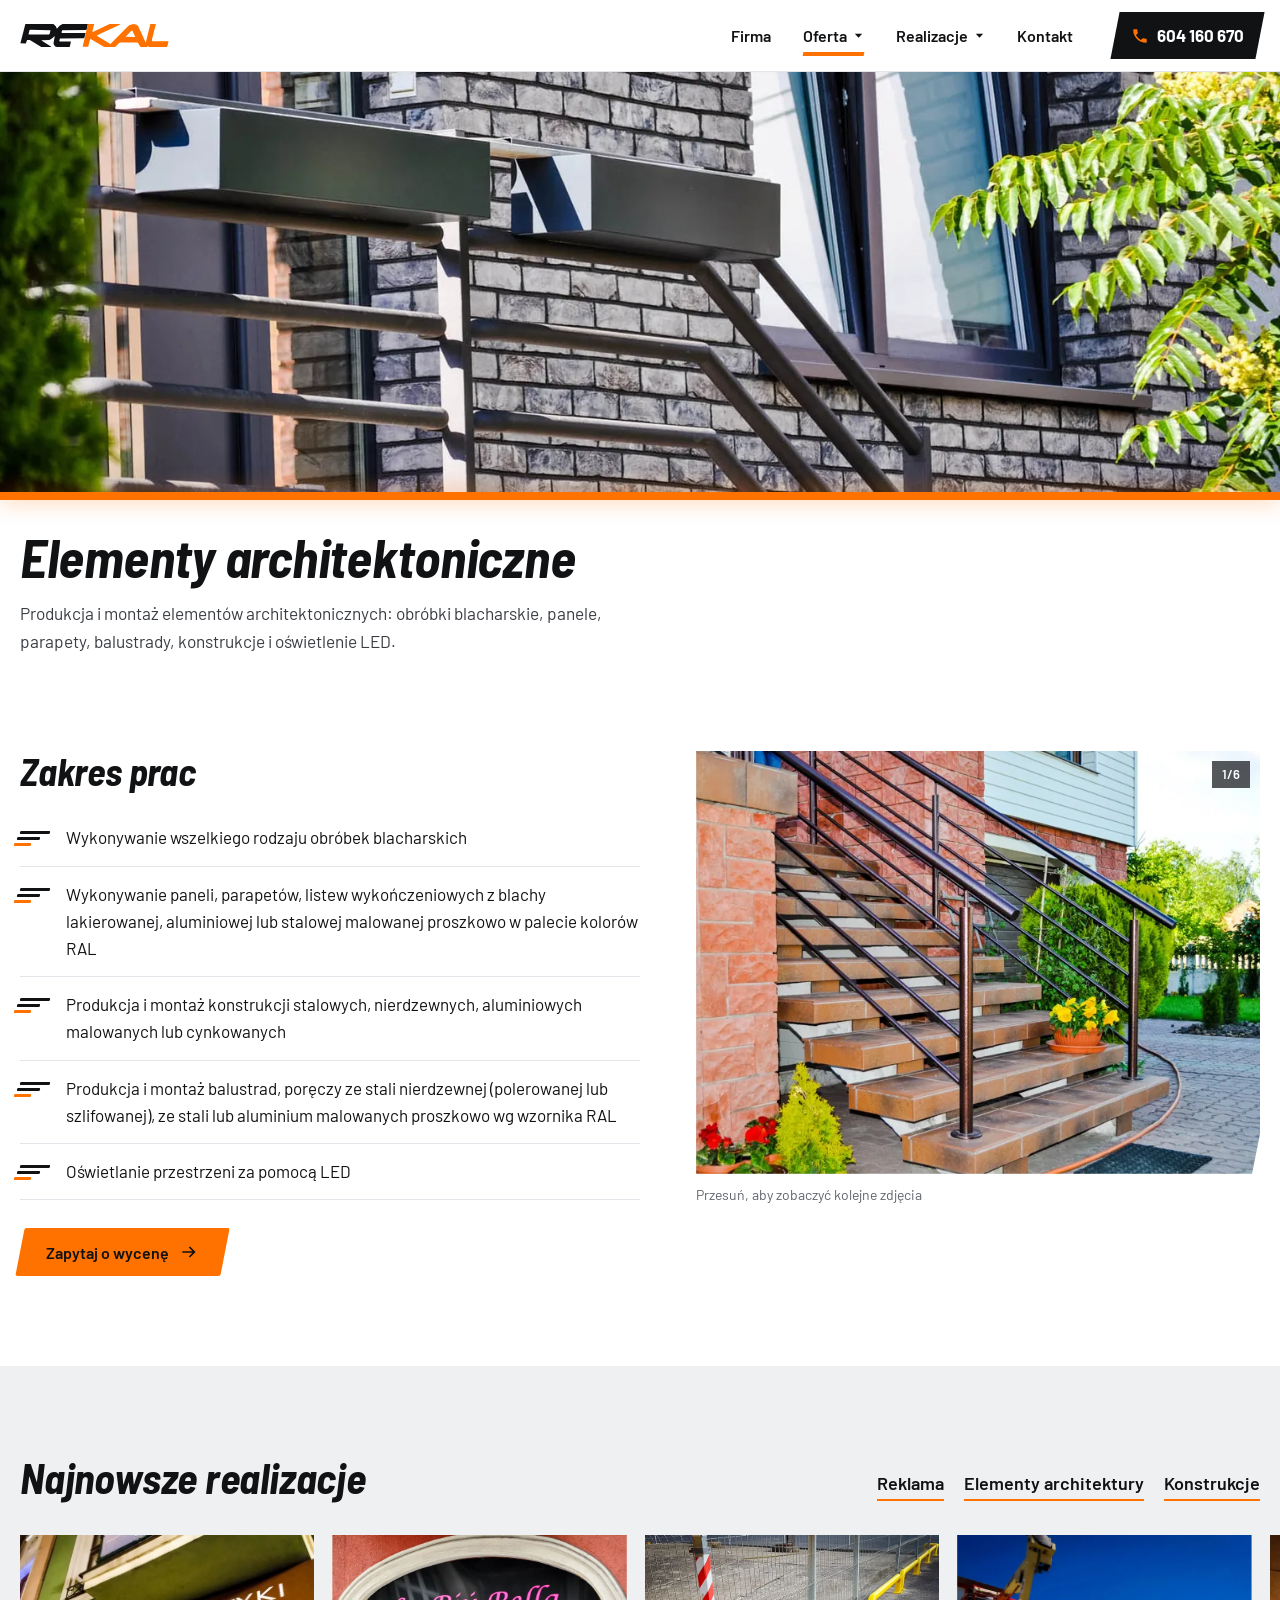
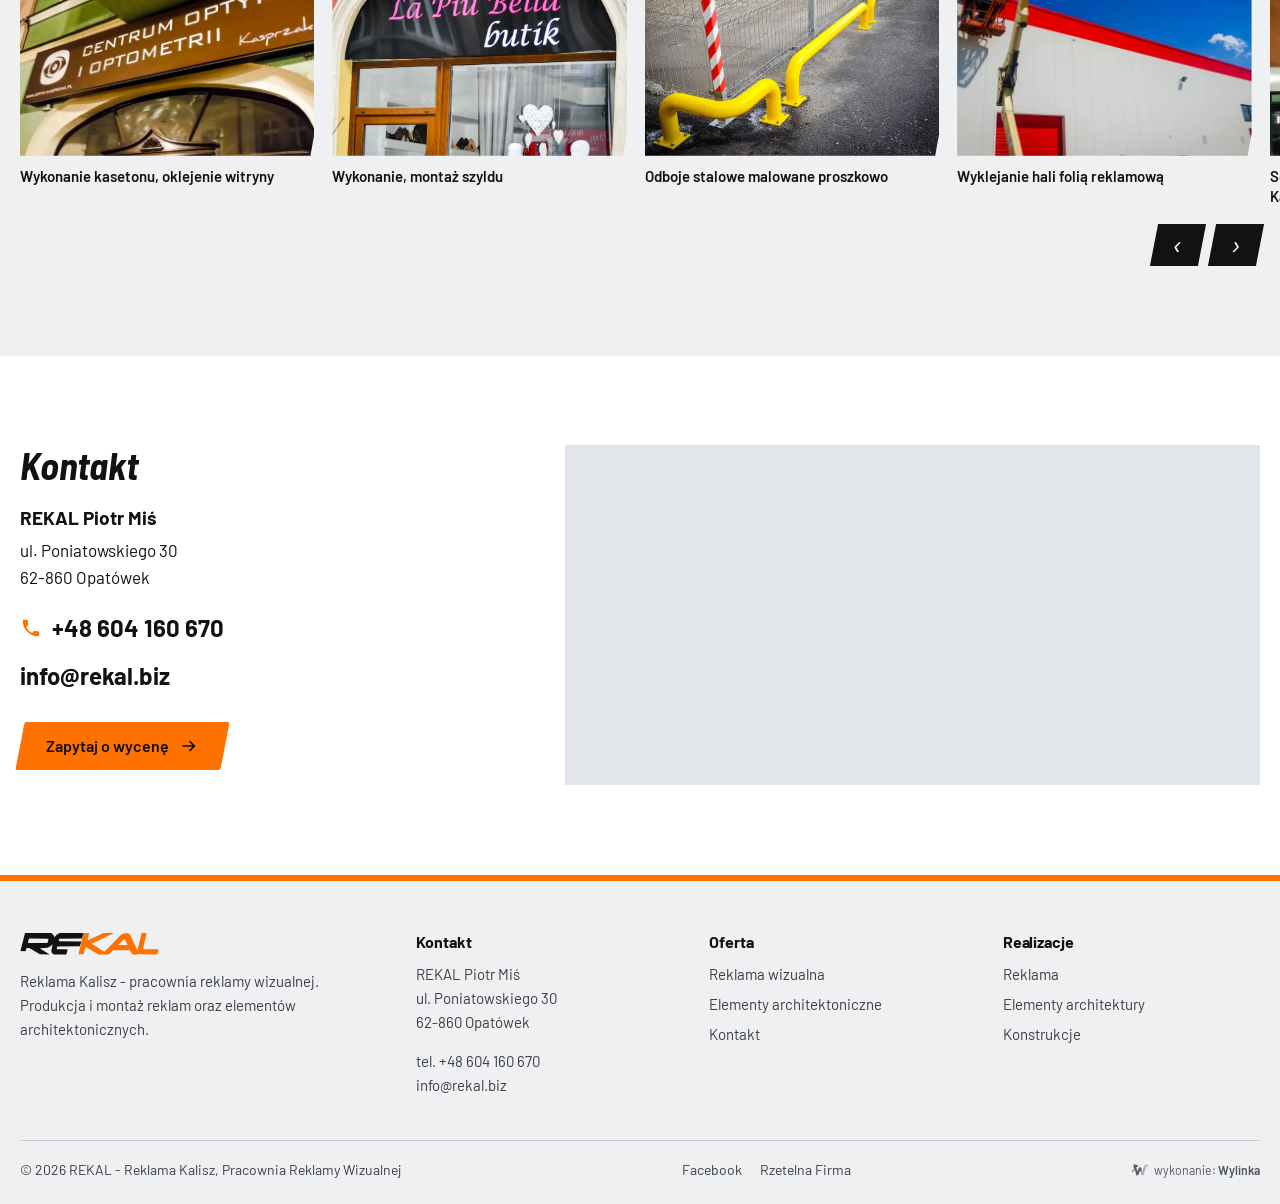
==== elementy-architektoniczne/index.html @ d71354ef "Koncepcja strony REKAL" ====
<!doctype html>
<html lang="pl">
<head>
<meta charset="utf-8">
<meta name="viewport" content="width=device-width,initial-scale=1">
<meta name="robots" content="noindex,nofollow">
<title>Elementy architektoniczne | REKAL | Reklama Kalisz, Pracownia Reklamy Wizualnej</title>
<meta name="description" content="Elementy architektoniczne Kalisz: obróbki blacharskie, panele i parapety aluminiowe, balustrady i poręcze nierdzewne, konstrukcje stalowe i aluminiowe, oświetlenie LED. REKAL Opatówek.">
<meta name="theme-color" content="#ffffff">
<link rel="icon" href="../assets/favicon.svg" type="image/svg+xml">
<link rel="preconnect" href="https://fonts.googleapis.com">
<link rel="preconnect" href="https://fonts.gstatic.com" crossorigin>
<link href="https://fonts.googleapis.com/css2?family=Barlow+Semi+Condensed:ital,wght@1,600;1,700&family=Barlow:wght@400;500;600;700&display=swap" rel="stylesheet">
<link rel="stylesheet" href="../assets/style.css">
<style>
.wylinka-badge{display:inline-flex;align-items:center;gap:.4em;color:inherit;text-decoration:none;font-size:.875em;line-height:1;opacity:.85}
.wylinka-badge:hover,.wylinka-badge:focus-visible{opacity:1}
.wylinka-badge:focus-visible{outline:2px solid currentColor;outline-offset:3px;border-radius:2px}
.wylinka-badge svg{width:18px;height:18px;flex:none;overflow:visible}
.wylinka-badge b{font-weight:600}
.wylinka-badge .wy-old{opacity:.45;transform-origin:40px 30px;transition:transform .32s cubic-bezier(.3,.7,.4,1),opacity .32s ease-out}
.wylinka-badge .wy-pod{opacity:0;transition:opacity .2s ease-out .08s}
.wylinka-badge:hover .wy-old,.wylinka-badge:focus-visible .wy-old{transform:translate(9px,7px) rotate(9deg);opacity:0}
.wylinka-badge:hover .wy-pod,.wylinka-badge:focus-visible .wy-pod{opacity:1}
@media (prefers-reduced-motion:reduce){.wylinka-badge .wy-old,.wylinka-badge .wy-pod{transition:none}.wylinka-badge:hover .wy-old,.wylinka-badge:focus-visible .wy-old{transform:none;opacity:.45}.wylinka-badge:hover .wy-pod,.wylinka-badge:focus-visible .wy-pod{opacity:0}}
</style>
</head>
<body>
<a class="skip" href="#tresc">Przejdź do treści</a>
<header class="top" id="top">
  <div class="wrap top-in">
    <a class="brand" href="../" aria-label="REKAL - strona główna"><svg xmlns="http://www.w3.org/2000/svg" viewBox="0 0 300 47" role="img" aria-label="REKAL" class="logo-svg"><path fill="currentColor" fill-rule="evenodd" d="M0.8 38.5 11.6 38.9 14.2 32.2 19.7 32.1 42.6 45.8 62.1 45.9 62.6 45.3 43.7 33.7 43.0 32.5 58.9 31.8 64.5 28.7 69.6 24.1 67.0 38.5 68.1 42.1 70.5 44.8 73.6 45.9 98.8 45.9 99.8 45.0 101.9 35.1 79.5 35.0 78.6 33.6 79.9 29.0 128.4 28.3 131.3 18.0 83.9 17.8 83.1 16.5 84.3 12.3 132.3 11.8 133.8 10.0 135.7 0.0 85.1 0.0 79.0 3.3 73.9 9.3 71.6 4.3 66.8 0.0 10.7 0.0ZM17.0 20.4 19.0 12.6 20.0 11.7 61.0 12.3 59.2 20.1 58.1 21.2 17.7 21.2Z"/><path fill="#FF7200" fill-rule="evenodd" d="M125.3 45.4 136.4 45.7 140.3 30.7 141.3 29.8 168.5 45.9 190.2 45.9 199.4 37.0 235.5 37.0 241.0 45.9 254.4 45.9 255.1 43.9 258.8 45.8 293.5 45.9 294.9 44.2 296.9 35.5 296.2 34.7 263.9 34.7 264.0 30.9 271.7 0.0 260.7 0.0 252.0 35.7 251.1 36.3 236.5 4.4 232.3 1.1 226.9 0.0 219.6 2.0 216.5 4.0 180.9 40.2 154.4 23.8 154.0 22.7 198.6 1.8 200.7 0.0 179.1 0.0 145.7 15.8 144.8 14.7 148.4 0.0 135.8 0.0ZM230.2 24.9 229.6 25.9 210.9 25.5 223.4 12.8 224.7 13.5Z"/></svg></a>
    <nav class="nav" id="nav" aria-label="Menu główne"><ul><li><a href="../">Firma</a></li><li class="has-sub act"><button type="button" class="sub-btn" aria-expanded="false">Oferta<svg viewBox="0 0 12 12" aria-hidden="true"><path fill="currentColor" d="M2 4h8L6 8.5z"/></svg></button><ul class="sub"><li><a href="../reklama-wizualna/">Reklama wizualna</a></li><li><a href="../elementy-architektoniczne/" aria-current="page">Elementy architektoniczne</a></li></ul></li><li class="has-sub"><button type="button" class="sub-btn" aria-expanded="false">Realizacje<svg viewBox="0 0 12 12" aria-hidden="true"><path fill="currentColor" d="M2 4h8L6 8.5z"/></svg></button><ul class="sub"><li><a href="../reklama/">Reklama</a></li><li><a href="../mala-architektura/">Elementy architektury</a></li><li><a href="../konstrukcje/">Konstrukcje</a></li></ul></li><li><a href="../kontakt/">Kontakt</a></li></ul>
      <div class="nav-foot"><a class="btn" href="tel:+48604160670"><svg viewBox="0 0 24 24" aria-hidden="true"><path fill="currentColor" d="M6.6 10.8a15.1 15.1 0 0 0 6.6 6.6l2.2-2.2c.3-.3.7-.4 1-.2 1.1.4 2.3.6 3.6.6.6 0 1 .4 1 1V20c0 .6-.4 1-1 1A17 17 0 0 1 3 4c0-.6.4-1 1-1h3.5c.6 0 1 .4 1 1 0 1.3.2 2.5.6 3.6.1.3 0 .7-.2 1l-2.3 2.2z"/></svg><span>604 160 670</span></a><a href="mailto:info@rekal.biz">info@rekal.biz</a></div>
    </nav>
    <a class="tel-top" href="tel:+48604160670" aria-label="Zadzwoń: 604 160 670"><svg viewBox="0 0 24 24" aria-hidden="true"><path fill="currentColor" d="M6.6 10.8a15.1 15.1 0 0 0 6.6 6.6l2.2-2.2c.3-.3.7-.4 1-.2 1.1.4 2.3.6 3.6.6.6 0 1 .4 1 1V20c0 .6-.4 1-1 1A17 17 0 0 1 3 4c0-.6.4-1 1-1h3.5c.6 0 1 .4 1 1 0 1.3.2 2.5.6 3.6.1.3 0 .7-.2 1l-2.3 2.2z"/></svg><span>604 160 670</span></a>
    <button class="burger" type="button" aria-label="Otwórz menu" aria-expanded="false" aria-controls="nav"><span></span><span></span><span></span></button>
  </div>
</header>
<main id="tresc">
<section class="phero">
  <div class="phero-img"><img src="../img/2014-11-rekal-banner-4-6.webp" width="1600" height="501" alt="Elementy architektoniczne - panele, parapety, listwy wykończeniowe, fasady" style="object-position:50% 50%" fetchpriority="high"></div>
  <div class="hero-led" aria-hidden="true"></div>
  <div class="wrap phero-txt">
    <h1>Elementy architektoniczne</h1>
    <p class="lead">Produkcja i montaż elementów architektonicznych: obróbki blacharskie, panele, parapety, balustrady, konstrukcje i oświetlenie LED.</p>
  </div>
</section>
<section class="sec sec-white">
  <div class="wrap offer">
    <div class="offer-list"><h2>Zakres prac</h2><ul class="olist"><li><span class="skos" aria-hidden="true"><i></i><i></i><i></i></span><span>Wykonywanie wszelkiego rodzaju obróbek blacharskich</span></li><li><span class="skos" aria-hidden="true"><i></i><i></i><i></i></span><span>Wykonywanie paneli, parapetów, listew wykończeniowych z blachy lakierowanej, aluminiowej lub stalowej malowanej proszkowo w palecie kolorów RAL</span></li><li><span class="skos" aria-hidden="true"><i></i><i></i><i></i></span><span>Produkcja i montaż konstrukcji stalowych, nierdzewnych, aluminiowych malowanych lub cynkowanych</span></li><li><span class="skos" aria-hidden="true"><i></i><i></i><i></i></span><span>Produkcja i montaż balustrad, poręczy ze stali nierdzewnej (polerowanej lub szlifowanej), ze stali lub aluminium malowanych proszkowo wg wzornika RAL</span></li><li><span class="skos" aria-hidden="true"><i></i><i></i><i></i></span><span>Oświetlanie przestrzeni za pomocą LED</span></li></ul>
      <a class="btn btn-o" href="../kontakt/#formularz"><span>Zapytaj o wycenę</span><svg viewBox="0 0 24 24" aria-hidden="true"><path fill="currentColor" d="M13.2 5.3 19.9 12l-6.7 6.7-1.4-1.4 4.3-4.3H4v-2h12.1l-4.3-4.3z"/></svg></a></div>
    <div class="offer-car"><div class="car" style="--r:4/3"><div class="car-track"><button type="button" class="slide" data-lb="side" data-i="0" aria-label="Powiększ: Wykonanie, montaż balustrady"><img src="../img/2014-08-reklama-rekal-1.webp" width="800" height="531" alt="Wykonanie, montaż balustrady" loading="lazy" decoding="async"></button><button type="button" class="slide" data-lb="side" data-i="1" aria-label="Powiększ: Panele aluminiowe, parapety"><img src="../img/2014-08-reklama-rekal-22.webp" width="800" height="531" alt="Panele aluminiowe, parapety" loading="lazy" decoding="async"></button><button type="button" class="slide" data-lb="side" data-i="2" aria-label="Powiększ: Obróbki blacharskie - CH Karuzela Września"><img src="../img/2016-10-obrbki-ch-karuzela-wrzesnia-2.webp" width="800" height="450" alt="Obróbki blacharskie - CH Karuzela Września" loading="lazy" decoding="async"></button><button type="button" class="slide" data-lb="side" data-i="3" aria-label="Powiększ: Daszek szklany"><img src="../img/2014-08-20150827-152825-22.webp" width="800" height="478" alt="Daszek szklany" loading="lazy" decoding="async"></button><button type="button" class="slide" data-lb="side" data-i="4" aria-label="Powiększ: Podświetlenie LED"><img src="../img/2015-03-dsc-0546-1.webp" width="800" height="600" alt="Podświetlenie LED" loading="lazy" decoding="async"></button><button type="button" class="slide" data-lb="side" data-i="5" aria-label="Powiększ: Balustrada stalowa malowana proszkowo"><img src="../img/2016-10-wykonnaie-i-montaz-balustrady-stalowej-malowanej-proszkowo.webp" width="800" height="566" alt="Balustrada stalowa malowana proszkowo" loading="lazy" decoding="async"></button></div><span class="car-n" aria-hidden="true">1/6</span><button class="car-p" type="button" aria-label="Poprzednie">&lsaquo;</button><button class="car-nx" type="button" aria-label="Następne">&rsaquo;</button></div><p class="hint">Przesuń, aby zobaczyć kolejne zdjęcia</p></div>
  </div>
  <script type="application/json" data-lbset="side">[["../img/2014-08-reklama-rekal-1.webp", "Wykonanie, montaż balustrady"], ["../img/2014-08-reklama-rekal-22.webp", "Panele aluminiowe, parapety"], ["../img/2016-10-obrbki-ch-karuzela-wrzesnia-2.webp", "Obróbki blacharskie - CH Karuzela Września"], ["../img/2014-08-20150827-152825-22.webp", "Daszek szklany"], ["../img/2015-03-dsc-0546-1.webp", "Podświetlenie LED"], ["../img/2016-10-wykonnaie-i-montaz-balustrady-stalowej-malowanej-proszkowo.webp", "Balustrada stalowa malowana proszkowo"]]</script>
</section>
<section class="sec sec-grey">
  <div class="wrap"><div class="sec-head sec-head-row"><h2>Najnowsze realizacje</h2><p class="sec-links"><a href="../reklama/">Reklama</a><a href="../mala-architektura/">Elementy architektury</a><a href="../konstrukcje/">Konstrukcje</a></p></div></div>
  <div class="rail" data-rail>
  <div class="rail-track"><figure class="rcard"><button type="button" class="slide" data-lb="latest" data-i="0" aria-label="Powiększ: Wykonanie kasetonu, oklejenie witryny"><img src="../img/2016-10-wykonanie-kasetonu-oraz-oklejenie-witryny-2.webp" width="800" height="450" alt="Wykonanie kasetonu, oklejenie witryny" loading="lazy" decoding="async"></button><figcaption>Wykonanie kasetonu, oklejenie witryny</figcaption></figure><figure class="rcard"><button type="button" class="slide" data-lb="latest" data-i="1" aria-label="Powiększ: Wykonanie, montaż szyldu"><img src="../img/2016-10-wykonanie-i-monta-szyldula-piu-bella.webp" width="800" height="601" alt="Wykonanie, montaż szyldu" loading="lazy" decoding="async"></button><figcaption>Wykonanie, montaż szyldu</figcaption></figure><figure class="rcard"><button type="button" class="slide" data-lb="latest" data-i="2" aria-label="Powiększ: Odboje stalowe malowane proszkowo"><img src="../img/2016-10-wykonanie-i-montaz-odbojw-stalowych-malowanych-proszkowo.webp" width="800" height="550" alt="Odboje stalowe malowane proszkowo" loading="lazy" decoding="async"></button><figcaption>Odboje stalowe malowane proszkowo</figcaption></figure><figure class="rcard"><button type="button" class="slide" data-lb="latest" data-i="3" aria-label="Powiększ: Wyklejanie hali folią reklamową"><img src="../img/2016-10-wyklejanie-hali-foli-reklamow-2.webp" width="800" height="450" alt="Wyklejanie hali folią reklamową" loading="lazy" decoding="async"></button><figcaption>Wyklejanie hali folią reklamową</figcaption></figure><figure class="rcard"><button type="button" class="slide" data-lb="latest" data-i="4" aria-label="Powiększ: Serwis oznakowania reklamowego AMBER Kalisz"><img src="../img/2016-10-serwis-oznakowania-reklamowego-amber-kalisz.webp" width="800" height="450" alt="Serwis oznakowania reklamowego AMBER Kalisz" loading="lazy" decoding="async"></button><figcaption>Serwis oznakowania reklamowego AMBER Kalisz</figcaption></figure><figure class="rcard"><button type="button" class="slide" data-lb="latest" data-i="5" aria-label="Powiększ: Oklejanie samochodów - ANTCZAK"><img src="../img/2016-10-20160706-203418.webp" width="800" height="512" alt="Oklejanie samochodów - ANTCZAK" loading="lazy" decoding="async"></button><figcaption>Oklejanie samochodów - ANTCZAK</figcaption></figure><figure class="rcard"><button type="button" class="slide" data-lb="latest" data-i="6" aria-label="Powiększ: Oklejenie ładowarki"><img src="../img/2016-10-oklejenie-adowarki-1.webp" width="800" height="508" alt="Oklejenie ładowarki" loading="lazy" decoding="async"></button><figcaption>Oklejenie ładowarki</figcaption></figure><figure class="rcard"><button type="button" class="slide" data-lb="latest" data-i="7" aria-label="Powiększ: Oznakowanie bloku"><img src="../img/2016-10-oznakowanie-bloku.webp" width="800" height="509" alt="Oznakowanie bloku" loading="lazy" decoding="async"></button><figcaption>Oznakowanie bloku</figcaption></figure><figure class="rcard"><button type="button" class="slide" data-lb="latest" data-i="8" aria-label="Powiększ: Odboje ochronne"><img src="../img/2016-10-odboje-ochronne-3.webp" width="800" height="504" alt="Odboje ochronne" loading="lazy" decoding="async"></button><figcaption>Odboje ochronne</figcaption></figure><figure class="rcard"><button type="button" class="slide" data-lb="latest" data-i="9" aria-label="Powiększ: Skrzynka weselna"><img src="../img/2016-10-skrzynki-weselne-1.webp" width="800" height="547" alt="Skrzynka weselna" loading="lazy" decoding="async"></button><figcaption>Skrzynka weselna</figcaption></figure><figure class="rcard"><button type="button" class="slide" data-lb="latest" data-i="10" aria-label="Powiększ: Obróbki blacharskie - CH Karuzela Września"><img src="../img/2016-10-obrbki-ch-karuzela-wrzesnia-3.webp" width="800" height="450" alt="Obróbki blacharskie - CH Karuzela Września" loading="lazy" decoding="async"></button><figcaption>Obróbki blacharskie - CH Karuzela Września</figcaption></figure><figure class="rcard"><button type="button" class="slide" data-lb="latest" data-i="11" aria-label="Powiększ: Logo przestrzenne ze styroduru - ARTDENT"><img src="../img/2016-10-logo-przestrzenne-ze-styroduru-art-dent.webp" width="800" height="633" alt="Logo przestrzenne ze styroduru - ARTDENT" loading="lazy" decoding="async"></button><figcaption>Logo przestrzenne ze styroduru - ARTDENT</figcaption></figure><figure class="rcard"><button type="button" class="slide" data-lb="latest" data-i="12" aria-label="Powiększ: Logo podświetlane - Botoma"><img src="../img/2016-10-logo-podwietlanego-botoma.webp" width="800" height="505" alt="Logo podświetlane - Botoma" loading="lazy" decoding="async"></button><figcaption>Logo podświetlane - Botoma</figcaption></figure><figure class="rcard"><button type="button" class="slide" data-lb="latest" data-i="13" aria-label="Powiększ: Kaseton oraz oklejenie witryny"><img src="../img/2016-10-kaseton-oraz-oklejenie-witryny-1.webp" width="800" height="537" alt="Kaseton oraz oklejenie witryny" loading="lazy" decoding="async"></button><figcaption>Kaseton oraz oklejenie witryny</figcaption></figure><figure class="rcard"><button type="button" class="slide" data-lb="latest" data-i="14" aria-label="Powiększ: Wykonanie kasetonu, oklejenie witryny"><img src="../img/2016-10-dsc-0008.webp" width="800" height="454" alt="Wykonanie kasetonu, oklejenie witryny" loading="lazy" decoding="async"></button><figcaption>Wykonanie kasetonu, oklejenie witryny</figcaption></figure><figure class="rcard"><button type="button" class="slide" data-lb="latest" data-i="15" aria-label="Powiększ: Bramki piłkarskie aluminiowe"><img src="../img/2016-10-bramki-pikarskie-aluminiowe-treningowe-1.webp" width="800" height="470" alt="Bramki piłkarskie aluminiowe" loading="lazy" decoding="async"></button><figcaption>Bramki piłkarskie aluminiowe</figcaption></figure><figure class="rcard"><button type="button" class="slide" data-lb="latest" data-i="16" aria-label="Powiększ: Balustrada ochronna - malowana proszkowo"><img src="../img/2016-10-balustrada-ochronna-malowana-proszkowo.webp" width="800" height="485" alt="Balustrada ochronna - malowana proszkowo" loading="lazy" decoding="async"></button><figcaption>Balustrada ochronna - malowana proszkowo</figcaption></figure><figure class="rcard"><button type="button" class="slide" data-lb="latest" data-i="17" aria-label="Powiększ: Szyld i semafor reklamowy"><img src="../img/2016-10-20160903-144721.webp" width="800" height="498" alt="Szyld i semafor reklamowy" loading="lazy" decoding="async"></button><figcaption>Szyld i semafor reklamowy</figcaption></figure><figure class="rcard"><button type="button" class="slide" data-lb="latest" data-i="18" aria-label="Powiększ: Szyld podświetlany"><img src="../img/2016-10-20160830-172656.webp" width="800" height="580" alt="Szyld podświetlany" loading="lazy" decoding="async"></button><figcaption>Szyld podświetlany</figcaption></figure><figure class="rcard"><button type="button" class="slide" data-lb="latest" data-i="19" aria-label="Powiększ: Szyld podświetlany"><img src="../img/2016-10-20160830-191955.webp" width="600" height="800" alt="Szyld podświetlany" loading="lazy" decoding="async"></button><figcaption>Szyld podświetlany</figcaption></figure><figure class="rcard"><button type="button" class="slide" data-lb="latest" data-i="20" aria-label="Powiększ: Oklejanie samochodu - CHOJNACKI"><img src="../img/2016-10-20160817-175510.webp" width="800" height="477" alt="Oklejanie samochodu - CHOJNACKI" loading="lazy" decoding="async"></button><figcaption>Oklejanie samochodu - CHOJNACKI</figcaption></figure><figure class="rcard"><button type="button" class="slide" data-lb="latest" data-i="21" aria-label="Powiększ: Szyld podświetlany"><img src="../img/2016-10-20160817-175408.webp" width="800" height="514" alt="Szyld podświetlany" loading="lazy" decoding="async"></button><figcaption>Szyld podświetlany</figcaption></figure><figure class="rcard"><button type="button" class="slide" data-lb="latest" data-i="22" aria-label="Powiększ: Logotyp przestrzenny podświetlany"><img src="../img/2016-10-20160817-175401.webp" width="800" height="528" alt="Logotyp przestrzenny podświetlany" loading="lazy" decoding="async"></button><figcaption>Logotyp przestrzenny podświetlany</figcaption></figure><figure class="rcard"><button type="button" class="slide" data-lb="latest" data-i="23" aria-label="Powiększ: Logotyp przestrzenny podświetlany"><img src="../img/2016-10-20160413-194607-kopia.webp" width="518" height="800" alt="Logotyp przestrzenny podświetlany" loading="lazy" decoding="async"></button><figcaption>Logotyp przestrzenny podświetlany</figcaption></figure></div>
  <div class="rail-ctrl"><button class="rail-p" type="button" aria-label="Przewiń w lewo">&lsaquo;</button><button class="rail-n" type="button" aria-label="Przewiń w prawo">&rsaquo;</button></div>
</div>
<script type="application/json" data-lbset="latest">[["../img/2016-10-wykonanie-kasetonu-oraz-oklejenie-witryny-2.webp", "Wykonanie kasetonu, oklejenie witryny"], ["../img/2016-10-wykonanie-i-monta-szyldula-piu-bella.webp", "Wykonanie, montaż szyldu"], ["../img/2016-10-wykonanie-i-montaz-odbojw-stalowych-malowanych-proszkowo.webp", "Odboje stalowe malowane proszkowo"], ["../img/2016-10-wyklejanie-hali-foli-reklamow-2.webp", "Wyklejanie hali folią reklamową"], ["../img/2016-10-serwis-oznakowania-reklamowego-amber-kalisz.webp", "Serwis oznakowania reklamowego AMBER Kalisz"], ["../img/2016-10-20160706-203418.webp", "Oklejanie samochodów - ANTCZAK"], ["../img/2016-10-oklejenie-adowarki-1.webp", "Oklejenie ładowarki"], ["../img/2016-10-oznakowanie-bloku.webp", "Oznakowanie bloku"], ["../img/2016-10-odboje-ochronne-3.webp", "Odboje ochronne"], ["../img/2016-10-skrzynki-weselne-1.webp", "Skrzynka weselna"], ["../img/2016-10-obrbki-ch-karuzela-wrzesnia-3.webp", "Obróbki blacharskie - CH Karuzela Września"], ["../img/2016-10-logo-przestrzenne-ze-styroduru-art-dent.webp", "Logo przestrzenne ze styroduru - ARTDENT"], ["../img/2016-10-logo-podwietlanego-botoma.webp", "Logo podświetlane - Botoma"], ["../img/2016-10-kaseton-oraz-oklejenie-witryny-1.webp", "Kaseton oraz oklejenie witryny"], ["../img/2016-10-dsc-0008.webp", "Wykonanie kasetonu, oklejenie witryny"], ["../img/2016-10-bramki-pikarskie-aluminiowe-treningowe-1.webp", "Bramki piłkarskie aluminiowe"], ["../img/2016-10-balustrada-ochronna-malowana-proszkowo.webp", "Balustrada ochronna - malowana proszkowo"], ["../img/2016-10-20160903-144721.webp", "Szyld i semafor reklamowy"], ["../img/2016-10-20160830-172656.webp", "Szyld podświetlany"], ["../img/2016-10-20160830-191955.webp", "Szyld podświetlany"], ["../img/2016-10-20160817-175510.webp", "Oklejanie samochodu - CHOJNACKI"], ["../img/2016-10-20160817-175408.webp", "Szyld podświetlany"], ["../img/2016-10-20160817-175401.webp", "Logotyp przestrzenny podświetlany"], ["../img/2016-10-20160413-194607-kopia.webp", "Logotyp przestrzenny podświetlany"]]</script>
</section>
<section class="sec sec-white"><div class="wrap"><div class="contact">
  <div class="contact-data">
    <h2>Kontakt</h2>
    <p class="c-name">REKAL Piotr Miś</p>
    <p>ul. Poniatowskiego 30<br>62-860 Opatówek</p>
    <p class="c-big"><a href="tel:+48604160670"><svg viewBox="0 0 24 24" aria-hidden="true"><path fill="currentColor" d="M6.6 10.8a15.1 15.1 0 0 0 6.6 6.6l2.2-2.2c.3-.3.7-.4 1-.2 1.1.4 2.3.6 3.6.6.6 0 1 .4 1 1V20c0 .6-.4 1-1 1A17 17 0 0 1 3 4c0-.6.4-1 1-1h3.5c.6 0 1 .4 1 1 0 1.3.2 2.5.6 3.6.1.3 0 .7-.2 1l-2.3 2.2z"/></svg>+48 604 160 670</a></p>
    <p class="c-big"><a href="mailto:info@rekal.biz">info@rekal.biz</a></p>
    <a class="btn btn-o" href="../kontakt/#formularz"><span>Zapytaj o wycenę</span><svg viewBox="0 0 24 24" aria-hidden="true"><path fill="currentColor" d="M13.2 5.3 19.9 12l-6.7 6.7-1.4-1.4 4.3-4.3H4v-2h12.1l-4.3-4.3z"/></svg></a>
  </div>
  
  <div class="contact-map"><iframe class="map" title="Mapa dojazdu: REKAL, ul. Poniatowskiego 30, Opatówek" src="https://www.google.com/maps?q=ul.+J%C3%B3zefa+Poniatowskiego+30,+62-860+Opat%C3%B3wek&amp;output=embed" loading="lazy" referrerpolicy="no-referrer-when-downgrade"></iframe></div>
</div></div></section>
</main>
<footer class="foot">
  <div class="wrap foot-grid">
    <div class="foot-brand">
      <a class="brand" href="../" aria-label="REKAL"><svg xmlns="http://www.w3.org/2000/svg" viewBox="0 0 300 47" role="img" aria-label="REKAL" class="logo-svg"><path fill="currentColor" fill-rule="evenodd" d="M0.8 38.5 11.6 38.9 14.2 32.2 19.7 32.1 42.6 45.8 62.1 45.9 62.6 45.3 43.7 33.7 43.0 32.5 58.9 31.8 64.5 28.7 69.6 24.1 67.0 38.5 68.1 42.1 70.5 44.8 73.6 45.9 98.8 45.9 99.8 45.0 101.9 35.1 79.5 35.0 78.6 33.6 79.9 29.0 128.4 28.3 131.3 18.0 83.9 17.8 83.1 16.5 84.3 12.3 132.3 11.8 133.8 10.0 135.7 0.0 85.1 0.0 79.0 3.3 73.9 9.3 71.6 4.3 66.8 0.0 10.7 0.0ZM17.0 20.4 19.0 12.6 20.0 11.7 61.0 12.3 59.2 20.1 58.1 21.2 17.7 21.2Z"/><path fill="#FF7200" fill-rule="evenodd" d="M125.3 45.4 136.4 45.7 140.3 30.7 141.3 29.8 168.5 45.9 190.2 45.9 199.4 37.0 235.5 37.0 241.0 45.9 254.4 45.9 255.1 43.9 258.8 45.8 293.5 45.9 294.9 44.2 296.9 35.5 296.2 34.7 263.9 34.7 264.0 30.9 271.7 0.0 260.7 0.0 252.0 35.7 251.1 36.3 236.5 4.4 232.3 1.1 226.9 0.0 219.6 2.0 216.5 4.0 180.9 40.2 154.4 23.8 154.0 22.7 198.6 1.8 200.7 0.0 179.1 0.0 145.7 15.8 144.8 14.7 148.4 0.0 135.8 0.0ZM230.2 24.9 229.6 25.9 210.9 25.5 223.4 12.8 224.7 13.5Z"/></svg></a>
      <p>Reklama Kalisz - pracownia reklamy wizualnej. Produkcja i montaż reklam oraz elementów architektonicznych.</p>
    </div>
    <div>
      <h2>Kontakt</h2>
      <p>REKAL Piotr Miś<br>ul. Poniatowskiego 30<br>62-860 Opatówek</p>
      <p><a href="tel:+48604160670">tel. +48 604 160 670</a><br><a href="mailto:info@rekal.biz">info@rekal.biz</a></p>
    </div>
    <div>
      <h2>Oferta</h2>
      <ul><li><a href="../reklama-wizualna/">Reklama wizualna</a></li><li><a href="../elementy-architektoniczne/">Elementy architektoniczne</a></li><li><a href="../kontakt/">Kontakt</a></li></ul>
    </div>
    <div>
      <h2>Realizacje</h2>
      <ul><li><a href="../reklama/">Reklama</a></li><li><a href="../mala-architektura/">Elementy architektury</a></li><li><a href="../konstrukcje/">Konstrukcje</a></li></ul>
    </div>
  </div>
  <div class="wrap foot-bar">
    <span>&copy; 2026 REKAL - Reklama Kalisz, Pracownia Reklamy Wizualnej</span>
    <span class="foot-links"><a href="https://www.facebook.com/REKALreklamaKalisz" rel="noopener" target="_blank">Facebook</a><a href="http://wizytowka.rzetelnafirma.pl/XRA0Q81A" rel="nofollow noopener" target="_blank">Rzetelna Firma</a></span>
    <a class="wylinka-badge" href="https://wylinka.pl/?utm_source=rekal.biz&amp;utm_medium=stopka&amp;utm_campaign=wykonanie" rel="noopener" title="Strona wykonana przez Wylinka"><svg viewBox="0 0 64 64" aria-hidden="true" focusable="false" fill="currentColor"><path d="M9.8 22.8l-1.2-7.9 2.2-3.7 15.5 4.6-.5 1.5-7.2 5.5 4.7 15.6 5-15.6 7 0 4.1 12.7-4.2-.9-2.6 1.8-.8-2.2-5.3 15.6-4.3 0 .4 .2-2.1 2.8-1.3-1.1 1.1-1.4-3.1 .2-.1-1.7 2.2-.1-5.7-16.5-4.8 .6-.8 3.1 0 .5-.3 .5 .8 2.2-1.6 .5-.4-1.3-.8 1.6-1.5-.8 .8-1.6-1.4 .6-.6-1.6 2.3-.8 .2-.4 1.3-4.8 5.9-.8-2.4-6.9zM15.2 13.7l-.1-.4-.4 .8-.1 .8 .1 1 .1 .4 .3 .7 .3-.9 .1-.7 0-.8z"/><path class="wy-pod" d="M37.1 49.8l-4.5-13.3 2.6-1.8 4.2 .9 .9 2.8 3-9.7 0-.5 .1-.8 3.2-8.4 .5-1 .6-1 .9-1.1 1.3-1 1.1-.7 1.4-.5 1.4-.3 .7 0 .9 0 1.2 .3 1.4 .6 .8 .5 .7 .7 .6 .7 .5 .9 .3 .9 .1 .9 0 .8-.2 .9-.5 .9-.5 .6-.7 .5-.7 .3-.1-.1 0-.1 .5-.5 .3-.7 .2-.5 0-.6-.1-.6-.3-.7-.4-.5-.4-.4-.5-.3-.6-.3-.7 0-.7 .1-.6 .1-.5 .4-.5 .5-.3 .5-.2 .7-.1 1.5-1.4 5.1-.8 3.3-.3 .7-.5 .7-6 17.5 1.9 .1-.1 1.7-3.1-.2 1.1 1.4-1.3 1.1-2.1-2.8 .4-.2z"/><path class="wy-old" d="M40.8 50l.4-.2-4.1 0-4.2-12.5 2.5-1.7 4.3 .9 .6 1.9 .6-1.6 0-.3 2.4-7.8 0-.5 .1-.8 3.2-8.4 .4-.8 .6-.9 .9-1.2 .9-.9 1.3-.8 1.4-.6 1.2-.3 1.4-.1 1.3 .1 .6 .2 .8 .3 1.1 .6 .9 .7 .7 .9 .5 .9 .3 .9 .1 1.1-.1 .9-.3 .9-.4 .7-.6 .7-.6 .4-.6 .2-.1-.1 0-.1 .5-.5 .3-.7 .2-.5 0-.5-.1-.6-.2-.6-.3-.5-.4-.5-.5-.3-.6-.3-.7-.1-.6 0-.6 .1-.6 .3-.6 .5-.3 .4-.2 .5-.1 .5-.1 1.5-1.4 5.1-.8 3.3-.3 .7-.5 .7-6 17.5 1.9 .1-.1 1.7-3.1-.2 1.1 1.4-1.3 1.1zM49.6 17.1l.6 1.7-1.5 1.9 .4 .4 1.8-2.1-.7-2.1zM48.1 28.3l.5 1.8-1.7 1.8 .4 .4 1.9-2-.6-2.2zM37.9 41.7l1.7-1.5-.4-.4-1.7 1.4zM42.6 38.7l-1.5 2.8 1.1 2-1.3 2.6 .5 .2 1.5-2.8-1.1-2 1.4-2.5z"/></svg><span>wykonanie: <b>Wylinka</b></span></a>
  </div>
</footer>
<div class="mob-bar" id="mobBar"><a href="tel:+48604160670"><svg viewBox="0 0 24 24" aria-hidden="true"><path fill="currentColor" d="M6.6 10.8a15.1 15.1 0 0 0 6.6 6.6l2.2-2.2c.3-.3.7-.4 1-.2 1.1.4 2.3.6 3.6.6.6 0 1 .4 1 1V20c0 .6-.4 1-1 1A17 17 0 0 1 3 4c0-.6.4-1 1-1h3.5c.6 0 1 .4 1 1 0 1.3.2 2.5.6 3.6.1.3 0 .7-.2 1l-2.3 2.2z"/></svg>Zadzwoń</a><a class="mb-cta" href="../kontakt/#formularz">Zapytaj o wycenę</a></div>
<div class="lb" id="lb" role="dialog" aria-modal="true" aria-label="Galeria zdjęć" hidden>
  <div class="lb-track" id="lbTrack"></div>
  <p class="lb-cap" id="lbCap"></p>
  <button class="lb-x" type="button" aria-label="Zamknij">&times;</button>
  <button class="lb-prev" type="button" aria-label="Poprzednie zdjęcie">&lsaquo;</button>
  <button class="lb-next" type="button" aria-label="Następne zdjęcie">&rsaquo;</button>
</div>
<script src="../assets/app.js" defer></script>
</body>
</html>
---- assets/style.css ----
:root{
  --o:#FF7200; --o-d:#E06400; --k:#111214; --g9:#1B1D20; --g7:#3A3E44; --g5:#5F656D; --g3:#C9CED4; --g2:#E2E6EA; --g1:#EEF0F2; --w:#fff;
  --skew:-11deg; --hdr:72px;
  --fh:"Barlow Semi Condensed","Barlow",system-ui,sans-serif; --fb:"Barlow",system-ui,-apple-system,"Segoe UI",Roboto,sans-serif;
}
*{box-sizing:border-box}
html{scroll-behavior:smooth;-webkit-text-size-adjust:100%}
body{margin:0;font:400 17px/1.6 var(--fb);color:var(--k);background:var(--w);overflow-x:hidden}
img{max-width:100%;height:auto;display:block}
a{color:inherit}
button{font:inherit;color:inherit}
h1,h2,h3{font-family:var(--fh);font-style:italic;font-weight:700;line-height:1.08;letter-spacing:-.005em;margin:0}
p{margin:0 0 1em}
.wrap{width:min(1240px,100% - 32px);margin-inline:auto}
.skip{position:absolute;left:-999px;top:0;background:var(--k);color:#fff;padding:8px 12px;z-index:200}
.skip:focus{left:8px}
:focus-visible{outline:2px solid var(--o);outline-offset:2px}
[id]{scroll-margin-top:calc(var(--hdr) + 12px)}

/* motyw: skośne szczeliny jak w R i E logo */
.skos{display:inline-flex;flex-direction:column;gap:4px;width:46px;margin-bottom:14px}
.skos i{display:block;height:5px;background:var(--k);transform:skewX(var(--skew));border-radius:1px}
.skos i:nth-child(1){width:100%}
.skos i:nth-child(2){width:78%;margin-left:-3px}
.skos i:nth-child(3){width:56%;background:var(--o);margin-left:-6px}

/* przyciski - równoległobok */
.btn{position:relative;display:inline-flex;align-items:center;gap:10px;padding:14px 26px;font-weight:600;font-size:16px;text-decoration:none;color:#fff;background:var(--k);isolation:isolate;border:0;cursor:pointer;line-height:1.2}
.btn::before{content:"";position:absolute;inset:0;background:inherit;transform:skewX(var(--skew));z-index:-1;border-radius:2px}
.btn{background:none}
.btn::before{background:var(--k)}
.btn-o::before{background:var(--o)}
.btn-o{color:#111}
.btn svg{width:20px;height:20px;flex:none;transition:transform .2s}
.btn:hover svg{transform:translateX(3px)}
.btn:hover::before{filter:brightness(1.08)}

/* nagłówek */
.top{position:sticky;top:0;z-index:50;background:#fff;border-bottom:1px solid var(--g2);height:var(--hdr)}
.top-in{height:100%;display:flex;align-items:center;gap:28px}
.brand{display:block;flex:none;color:var(--k)}
.logo-svg{width:150px;height:auto;display:block}
.nav{margin-left:auto}
.nav>ul{list-style:none;margin:0;padding:0;display:flex;gap:4px;align-items:center}
.nav>ul>li{position:relative}
.nav>ul>li>a,.sub-btn{display:flex;align-items:center;gap:6px;padding:10px 14px;text-decoration:none;font-weight:600;font-size:16px;background:none;border:0;cursor:pointer;position:relative}
.sub-btn svg{width:11px;height:11px;transition:transform .2s}
.nav>ul>li>a[aria-current]::after,.has-sub.act>.sub-btn::after{content:"";position:absolute;left:14px;right:14px;bottom:2px;height:4px;background:var(--o);transform:skewX(var(--skew))}
.nav>ul>li>a:hover,.sub-btn:hover{color:var(--o-d)}
.sub{list-style:none;margin:0;padding:8px;position:absolute;top:100%;left:0;min-width:250px;background:#fff;border:1px solid var(--g2);box-shadow:0 14px 34px rgba(17,18,20,.12);display:none}
.sub a{display:block;padding:10px 12px;text-decoration:none;font-weight:500}
.sub a:hover{background:var(--g1)}
.sub a[aria-current]{color:var(--o-d);font-weight:600;box-shadow:inset 4px 0 0 var(--o)}
@media (hover:hover) and (min-width:1021px){.has-sub:hover .sub,.has-sub:focus-within .sub{display:block}.has-sub:hover .sub-btn svg{transform:rotate(180deg)}}
.has-sub.open .sub{display:block}
.nav-foot{display:none}
.tel-top{display:inline-flex;align-items:center;gap:8px;font-weight:700;text-decoration:none;padding:10px 16px;color:#fff;position:relative;isolation:isolate;flex:none}
.tel-top::before{content:"";position:absolute;inset:0;background:var(--k);transform:skewX(var(--skew));z-index:-1}
.tel-top svg{width:18px;height:18px;color:var(--o)}
.burger{display:none;width:46px;height:46px;border:0;background:none;cursor:pointer;flex-direction:column;justify-content:center;gap:6px;padding:0 9px}
.burger span{display:block;height:3px;background:var(--k);transform:skewX(var(--skew));transition:transform .25s,opacity .2s}
.burger span:nth-child(2){width:78%}
.burger span:nth-child(3){width:56%;background:var(--o)}
.burger[aria-expanded="true"] span:nth-child(1){transform:translateY(9px) rotate(45deg)}
.burger[aria-expanded="true"] span:nth-child(2){opacity:0}
.burger[aria-expanded="true"] span:nth-child(3){transform:translateY(-9px) rotate(-45deg);width:100%}

/* hero - lico kasetonu */
.hero{min-height:calc(100svh - var(--hdr));display:flex;flex-direction:column;background:#fff}
.hero-face{position:relative;flex:1 1 auto;min-height:280px;overflow:hidden;background:var(--g9)}
.hs{position:absolute;inset:0;margin:0;opacity:0;transition:opacity .9s ease}
.hs.on{opacity:1}
.hs img{width:100%;height:100%;object-fit:cover}
.hs figcaption{position:absolute;left:0;bottom:0;padding:8px 18px 8px 16px;font-size:13px;font-weight:500;color:#fff;background:rgba(17,18,20,.72)}
.hs-dots{position:absolute;right:16px;bottom:12px;display:flex;gap:6px;z-index:2}
.hs-dots button{width:22px;height:6px;border:0;padding:0;background:rgba(255,255,255,.55);transform:skewX(var(--skew));cursor:pointer}
.hs-dots button[aria-current]{background:var(--o);width:34px}
.hero-led{height:8px;background:var(--o);position:relative;box-shadow:0 0 22px rgba(255,114,0,.55)}
.hero-txt{flex:0 0 auto;padding:clamp(22px,4.2svh,46px) 0 clamp(24px,4.6svh,50px)}
.hero-grid{display:grid;grid-template-columns:minmax(0,2.3fr) minmax(0,1fr);gap:20px 48px;align-items:end}
.hero h1{font-size:clamp(38px,4.3vw,62px)}
.lead{font-size:clamp(17px,1.35vw,20px);color:var(--g7);margin:14px 0 0;max-width:640px}
.hero-cta{display:flex;flex-direction:column;align-items:flex-start;gap:14px;justify-self:end}
.hero-tel{display:inline-flex;align-items:center;gap:8px;font-weight:700;font-size:20px;text-decoration:none}
.hero-tel svg{width:20px;height:20px;color:var(--o)}

/* podstrony */
.phero{position:relative;background:#fff}
.phero-img{height:clamp(200px,34vw,420px);overflow:hidden;background:var(--g9)}
.phero-img img{width:100%;height:100%;object-fit:cover}
.phero-txt{padding:28px 0 6px}
.phero h1{font-size:clamp(34px,4.2vw,58px)}
.phero-mini{padding-top:0}
.phero-mini .phero-txt{padding:40px 0 10px}

/* sekcje */
.sec{padding:clamp(52px,7vw,96px) 0}
.sec-tight{padding:clamp(40px,5vw,64px) 0}
.sec-white{background:#fff}
.sec-grey{background:var(--g1)}
.sec-dark{background:var(--g9);color:#fff}
.sec-head{margin-bottom:34px;max-width:760px}
.sec-head h2{font-size:clamp(30px,3.3vw,46px)}
.sec-head p{color:var(--g5);margin:12px 0 0;font-size:18px}
.sec-head-row{max-width:none;display:grid;grid-template-columns:auto 1fr;align-items:end;gap:0 24px}
.sec-links{display:flex;flex-wrap:wrap;gap:6px 20px;justify-content:flex-end;margin:0!important}
.sec-links a{font-weight:600;color:var(--k);text-decoration:none;border-bottom:2px solid var(--o);padding-bottom:1px}
.sec-dark .skos i{background:#fff}
.sec-dark .skos i:nth-child(3){background:var(--o)}

/* karty oferty */
.ocards{display:grid;grid-template-columns:repeat(3,minmax(0,1fr));gap:28px}
.ocard{background:#fff;display:flex;flex-direction:column;border-bottom:4px solid var(--k);min-width:0}
.ocard .car{clip-path:polygon(0 0,100% 0,100% calc(100% - 26px),calc(100% - 5px) 100%,0 100%)}
.ocard-txt{padding:20px 4px 22px;display:flex;flex-direction:column;flex:1}
.ocard h3{font-size:24px;margin-bottom:10px}
.ocard p{color:var(--g7);font-size:16px}
.more{margin-top:auto;display:inline-flex;align-items:center;gap:8px;font-weight:700;text-decoration:none;color:var(--k)}
.more svg{width:18px;height:18px;color:var(--o);transition:transform .2s}
.more:hover svg{transform:translateX(4px)}

/* karuzela w karcie */
.car{position:relative;aspect-ratio:var(--r,4/3);overflow:hidden;background:var(--g2);touch-action:pan-y}
.car-track{display:flex;height:100%;overflow-x:auto;scroll-snap-type:x mandatory;scrollbar-width:none;overscroll-behavior-x:contain;cursor:grab}
.car-track::-webkit-scrollbar{display:none}
.car-track.drag{cursor:grabbing;scroll-snap-type:none;scroll-behavior:auto}
.slide{flex:0 0 100%;height:100%;padding:0;border:0;background:none;scroll-snap-align:start;cursor:zoom-in;display:block}
.slide img{width:100%;height:100%;object-fit:cover;-webkit-user-drag:none;user-select:none;pointer-events:none}
.car-n{position:absolute;right:10px;top:10px;font-size:13px;font-weight:600;color:#fff;background:rgba(17,18,20,.7);padding:3px 10px;pointer-events:none}
.car-p,.car-nx{position:absolute;top:50%;translate:0 -50%;width:40px;height:40px;border:0;background:rgba(255,255,255,.92);font-size:28px;line-height:1;cursor:pointer;opacity:0;transition:opacity .2s;display:grid;place-items:center;padding-bottom:4px}
.car-p{left:8px}.car-nx{right:8px}
.car:hover .car-p,.car:hover .car-nx,.car-p:focus-visible,.car-nx:focus-visible{opacity:1}
@media (hover:none){.car-p,.car-nx{display:none}}

/* o firmie */
.about{display:grid;grid-template-columns:minmax(0,1.25fr) minmax(0,1fr);gap:40px 56px;align-items:center}
.about h2{font-size:clamp(30px,3.3vw,46px);max-width:640px}
.lead-dark{font-family:var(--fh);font-style:italic;font-weight:600;font-size:clamp(22px,2vw,28px);color:var(--o-d);margin:12px 0 18px}
.about-main p:last-child{color:var(--g7)}
.about-img{margin:0}
.cut{clip-path:polygon(0 0,100% 0,100% calc(100% - 46px),calc(100% - 9px) 100%,0 100%)}
.about-img img{width:100%;aspect-ratio:4/3;object-fit:cover}
.about-cols{grid-column:1/-1;display:grid;grid-template-columns:repeat(3,minmax(0,1fr));gap:32px;border-top:1px solid var(--g3);padding-top:34px}
.about-cols h3{font-size:24px;margin-bottom:10px}
.about-cols p{color:var(--g7);font-size:16px}

/* pas realizacji */
.rail{position:relative}
.rail-track{display:flex;gap:18px;overflow-x:auto;scroll-snap-type:x mandatory;scrollbar-width:none;padding:0 max(16px,calc((100% - 1240px)/2));scroll-padding:0 max(16px,calc((100% - 1240px)/2));cursor:grab;overscroll-behavior-x:contain}
.rail-track::-webkit-scrollbar{display:none}
.rail-track.drag{cursor:grabbing;scroll-snap-type:none}
.rcard{flex:0 0 clamp(250px,23vw,320px);margin:0;scroll-snap-align:start}
.rcard .slide{aspect-ratio:4/3;height:auto;width:100%;overflow:hidden;clip-path:polygon(0 0,100% 0,100% calc(100% - 22px),calc(100% - 4px) 100%,0 100%);background:var(--g2)}
.rcard .slide img{transition:transform .4s}
.rcard:hover .slide img{transform:scale(1.04)}
.rcard figcaption{font-weight:600;font-size:15px;padding:10px 0 0;line-height:1.35}
.rail-ctrl{width:min(1240px,100% - 32px);margin:18px auto 0;display:flex;gap:10px;justify-content:flex-end}
.rail-ctrl button{width:48px;height:42px;border:0;background:var(--k);color:#fff;font-size:28px;line-height:1;cursor:pointer;transform:skewX(var(--skew));padding-bottom:4px}
.rail-ctrl button:hover{background:var(--o);color:#111}
.sec-grey .rcard .slide{background:#fff}

/* cytat */
.quote{max-width:980px}
.quote blockquote{margin:0}
.quote p{font-family:var(--fh);font-style:italic;font-weight:600;font-size:clamp(22px,2.3vw,32px);line-height:1.3;margin:0 0 18px}
.quote footer{color:var(--o);font-weight:600}

/* logotypy */
.logos{list-style:none;margin:0;padding:0;display:grid;grid-template-columns:repeat(8,minmax(0,1fr));gap:14px;align-items:center}
.logos li{background:#fff;border:1px solid var(--g2);height:96px;display:grid;place-items:center;padding:12px}
.logos img{max-height:66px;width:auto;object-fit:contain;filter:grayscale(1);opacity:.8;transition:filter .25s,opacity .25s}
.logos li:hover img{filter:none;opacity:1}

/* kontakt */
.contact{display:grid;grid-template-columns:minmax(0,1fr) minmax(0,1.4fr);gap:32px 48px;align-items:stretch}
.contact.with-form{grid-template-columns:minmax(0,.9fr) minmax(0,1.3fr)}
.contact h2{font-size:clamp(28px,3vw,40px);margin-bottom:16px}
.c-name{font-weight:700;font-size:19px;margin-bottom:4px}
.c-big{font-size:clamp(20px,1.9vw,24px);font-weight:700;margin:0 0 8px}
.c-big a{text-decoration:none;display:inline-flex;align-items:center;gap:10px;overflow-wrap:anywhere}
.c-big svg{width:22px;height:22px;color:var(--o)}
.contact-data .btn{margin-top:18px}
.contact-map{min-height:340px;background:var(--g2)}
.map{display:block;width:100%;height:100%;min-height:340px;border:0}
.contact.with-form{grid-template-areas:"data form" "map form";align-items:start}
.with-form .contact-data{grid-area:data}.with-form .form{grid-area:form}.with-form .contact-map{grid-area:map;min-height:340px;height:100%}
.form{display:grid;gap:14px;background:var(--g1);padding:clamp(20px,3vw,34px);clip-path:polygon(0 0,100% 0,100% calc(100% - 40px),calc(100% - 8px) 100%,0 100%)}
.form h2{font-size:30px;margin-bottom:4px}
.form label{display:grid;gap:6px;font-weight:600;font-size:15px}
.form input,.form textarea{font:inherit;font-size:16px;padding:12px 14px;border:1px solid var(--g3);background:#fff;border-radius:0;width:100%}
.form input:focus,.form textarea:focus{outline:2px solid var(--o);outline-offset:0;border-color:var(--o)}
.form .btn{justify-self:start;margin-top:6px}
.form-msg{margin:0;font-weight:600;color:var(--g7)}

/* oferta */
.offer{display:grid;grid-template-columns:minmax(0,1.1fr) minmax(0,1fr);gap:40px 56px;align-items:start}
.offer h2{font-size:clamp(28px,3vw,40px);margin-bottom:18px}
.olist{list-style:none;margin:0 0 28px;padding:0}
.olist li{display:grid;grid-template-columns:34px minmax(0,1fr);gap:12px;padding:14px 0;border-bottom:1px solid var(--g2);font-size:17px}
.olist .skos{width:30px;gap:3px;margin:7px 0 0}
.olist .skos i{height:3px}
.offer-car{position:sticky;top:calc(var(--hdr) + 20px)}
.offer-car .car{clip-path:polygon(0 0,100% 0,100% calc(100% - 40px),calc(100% - 8px) 100%,0 100%)}
.hint{font-size:14px;color:var(--g5);margin:10px 0 0}

/* realizacje */
.tabs{display:flex;flex-wrap:wrap;gap:8px 10px;margin-bottom:16px}
.tabs a{position:relative;isolation:isolate;padding:10px 20px;text-decoration:none;font-weight:600}
.tabs a::before{content:"";position:absolute;inset:0;background:var(--g1);transform:skewX(var(--skew));z-index:-1}
.tabs a[aria-current]{color:#111}
.tabs a[aria-current]::before{background:var(--o)}
.count{color:var(--g5);font-size:15px;margin-bottom:26px}
.wgrid{display:grid;grid-template-columns:repeat(4,minmax(0,1fr));gap:26px 20px}
.wtile{margin:0;min-width:0}
.wtile .car{clip-path:polygon(0 0,100% 0,100% calc(100% - 22px),calc(100% - 4px) 100%,0 100%)}
.wtile figcaption{font-weight:600;font-size:15px;line-height:1.35;padding-top:10px}

/* stopka */
.foot{background:var(--g1);border-top:6px solid var(--o);padding:52px 0 0;font-size:15px;color:var(--g7)}
.foot-grid{display:grid;grid-template-columns:minmax(0,1.4fr) repeat(3,minmax(0,1fr));gap:28px 36px}
.foot h2{font-family:var(--fb);font-style:normal;font-size:16px;font-weight:700;color:var(--k);margin-bottom:12px}
.foot ul{list-style:none;margin:0;padding:0;display:grid;gap:6px}
.foot a{text-decoration:none}
.foot a:hover{color:var(--o-d)}
.foot-brand .logo-svg{width:140px;margin-bottom:14px}
.foot-brand p{max-width:330px}
.foot-bar{display:flex;flex-wrap:wrap;gap:10px 26px;align-items:center;justify-content:space-between;border-top:1px solid var(--g3);margin-top:28px;padding:18px 0 22px;font-size:14px}
.foot-links{display:flex;gap:18px}

/* pasek mobilny */
.mob-bar{display:none}

/* lightbox */
.lb{position:fixed;inset:0;z-index:100;background:rgba(10,11,12,.94);display:flex;flex-direction:column}
.lb[hidden]{display:none}
.lb-track{flex:1;display:flex;overflow-x:auto;scroll-snap-type:x mandatory;scrollbar-width:none;min-height:0}
.lb-track::-webkit-scrollbar{display:none}
.lb-track figure{flex:0 0 100%;margin:0;display:grid;place-items:center;padding:56px 16px 8px;scroll-snap-align:center;min-width:0}
.lb-track img{max-width:100%;max-height:100%;object-fit:contain}
.lb-cap{color:#fff;text-align:center;padding:10px 16px 18px;margin:0;font-weight:500}
.lb-x{position:absolute;top:8px;right:10px;width:46px;height:46px;border:0;background:none;color:#fff;font-size:38px;cursor:pointer;line-height:1}
.lb-prev,.lb-next{position:absolute;top:50%;translate:0 -50%;width:52px;height:52px;border:0;background:rgba(255,255,255,.12);color:#fff;font-size:36px;cursor:pointer;padding-bottom:6px}
.lb-prev{left:12px}.lb-next{right:12px}
@media (hover:none){.lb-prev,.lb-next{display:none}}

/* ----- responsywność ----- */
@media (max-width:1200px){.wgrid{grid-template-columns:repeat(3,minmax(0,1fr))}.logos{grid-template-columns:repeat(4,minmax(0,1fr))}}
@media (max-width:1020px){
  :root{--hdr:62px}
  .logo-svg{width:122px}
  .top-in{gap:10px}
  .burger{display:flex;margin-left:0}
  .tel-top{margin-left:auto;padding:9px 13px}
  .tel-top span{display:none}
  .nav{position:fixed;left:0;right:0;top:var(--hdr);bottom:0;background:#fff;overflow-y:auto;padding:12px 16px 28px;transform:translateX(100%);visibility:hidden;transition:transform .28s ease,visibility 0s .28s;margin:0;display:flex;flex-direction:column}
  .nav.open{transform:none;visibility:visible;transition:transform .28s ease}
  .nav>ul{flex-direction:column;align-items:stretch;gap:0}
  .nav>ul>li{border-bottom:1px solid var(--g2)}
  .nav>ul>li>a,.sub-btn{width:100%;padding:16px 4px;font-size:20px;justify-content:space-between;font-family:var(--fh);font-style:italic;font-weight:700}
  .nav>ul>li>a[aria-current]::after,.has-sub.act>.sub-btn::after{left:4px;right:auto;width:44px;bottom:8px}
  .sub{position:static;display:none;border:0;box-shadow:none;padding:0 0 12px 8px;min-width:0}
  .sub a{font-size:17px;padding:10px 12px}
  .has-sub.open .sub-btn svg{transform:rotate(180deg)}
  .nav-foot{display:flex;flex-direction:column;align-items:flex-start;gap:14px;margin-top:24px}
  .nav-foot .btn svg{color:var(--o)}
  .ocards{grid-template-columns:minmax(0,1fr) minmax(0,1fr)}
  .ocards .ocard:last-of-type{grid-column:1/-1}
  .about{grid-template-columns:minmax(0,1fr)}
  .about-cols{grid-template-columns:minmax(0,1fr) minmax(0,1fr)}
  .about-cols>div:last-child{grid-column:1/-1}
  .offer{grid-template-columns:minmax(0,1fr)}
  .offer-car{position:static;order:-1}
  .foot-grid{grid-template-columns:minmax(0,1fr) minmax(0,1fr)}
  .foot-brand{grid-column:1/-1}
  .hero-grid{grid-template-columns:minmax(0,1fr)}
  .hero-cta{justify-self:start;flex-direction:row;flex-wrap:wrap;align-items:center;gap:14px 22px}
}
@media (max-width:760px){
  body{font-size:16px}
  .hero{min-height:calc(100svh - var(--hdr))}
  .hero-face{min-height:min(56vw,26svh)}
  .hs figcaption{font-size:12px;padding:5px 12px}
  .hs-dots{top:12px;bottom:auto;right:12px}
  .hero-txt{padding:clamp(16px,3svh,28px) 0 clamp(18px,3.4svh,30px)}
  .hero h1{font-size:clamp(32px,9.4vw,42px)}
  .lead{font-size:16px;margin-top:10px}
  .hero-cta{margin-top:clamp(6px,1.5svh,14px)}
  .hero-tel{font-size:18px}
  .sec-head{margin-bottom:24px}
  .sec-head-row{grid-template-columns:minmax(0,1fr)}
  .sec-links{justify-content:flex-start;margin-top:12px!important}
  .ocards{grid-template-columns:minmax(0,1fr);gap:34px}
  .ocards .ocard:last-of-type{grid-column:auto}
  .about-cols{grid-template-columns:minmax(0,1fr);gap:22px}
  .about-cols>div:last-child{grid-column:auto}
  .contact,.contact.with-form{grid-template-columns:minmax(0,1fr);grid-template-areas:"data" "form" "map"}
  .contact-map,.map{min-height:280px}
  .wgrid{grid-template-columns:minmax(0,1fr) minmax(0,1fr);gap:20px 12px}
  .wtile figcaption,.rcard figcaption{font-size:14px}
  .logos{display:flex;overflow-x:auto;scroll-snap-type:x mandatory;scrollbar-width:none;margin-inline:-16px;padding:0 16px}
  .logos::-webkit-scrollbar{display:none}
  .logos li{flex:0 0 42%;scroll-snap-align:start;height:84px}
  .rcard{flex-basis:76%}
  .rail-ctrl{display:none}
  .phero-txt{padding:22px 0 0}
  .foot{padding-top:40px}
  .foot-bar{flex-direction:column;align-items:flex-start;padding-bottom:84px}
  .mob-bar{display:grid;grid-template-columns:1fr 1.4fr;position:fixed;left:0;right:0;bottom:0;z-index:60;background:#fff;border-top:1px solid var(--g2);padding:8px 10px calc(8px + env(safe-area-inset-bottom));gap:8px;transform:translateY(110%);transition:transform .25s}
  .mob-bar.widac{transform:none}
  .mob-bar a{display:flex;align-items:center;justify-content:center;gap:8px;height:46px;font-weight:700;text-decoration:none;background:var(--g1)}
  .mob-bar svg{width:18px;height:18px;color:var(--o)}
  .mob-bar .mb-cta{background:var(--o);color:#111}
}
@media (min-width:1021px) and (max-height:820px){.hero h1{font-size:clamp(36px,4vw,56px)}.hero-txt{padding:22px 0 26px}}
@media (prefers-reduced-motion:reduce){*{scroll-behavior:auto!important}.hs{transition:none}}
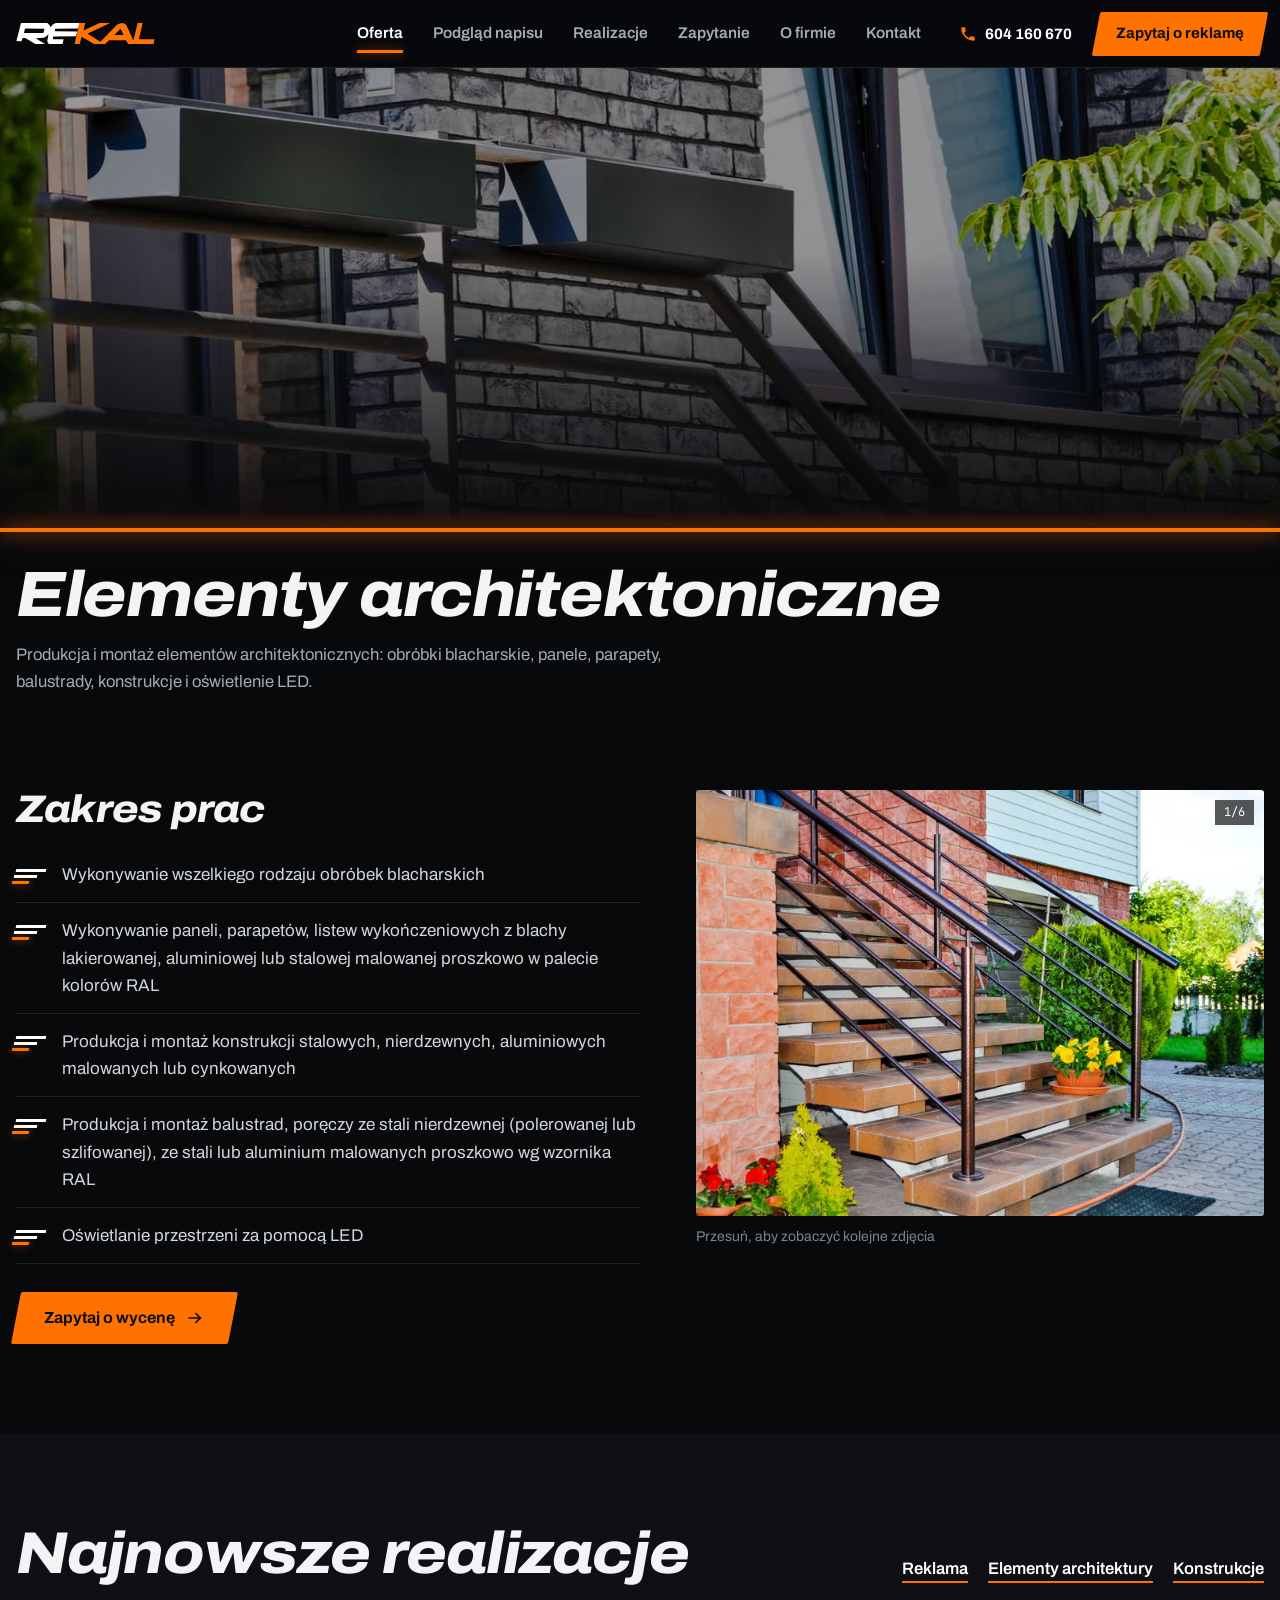
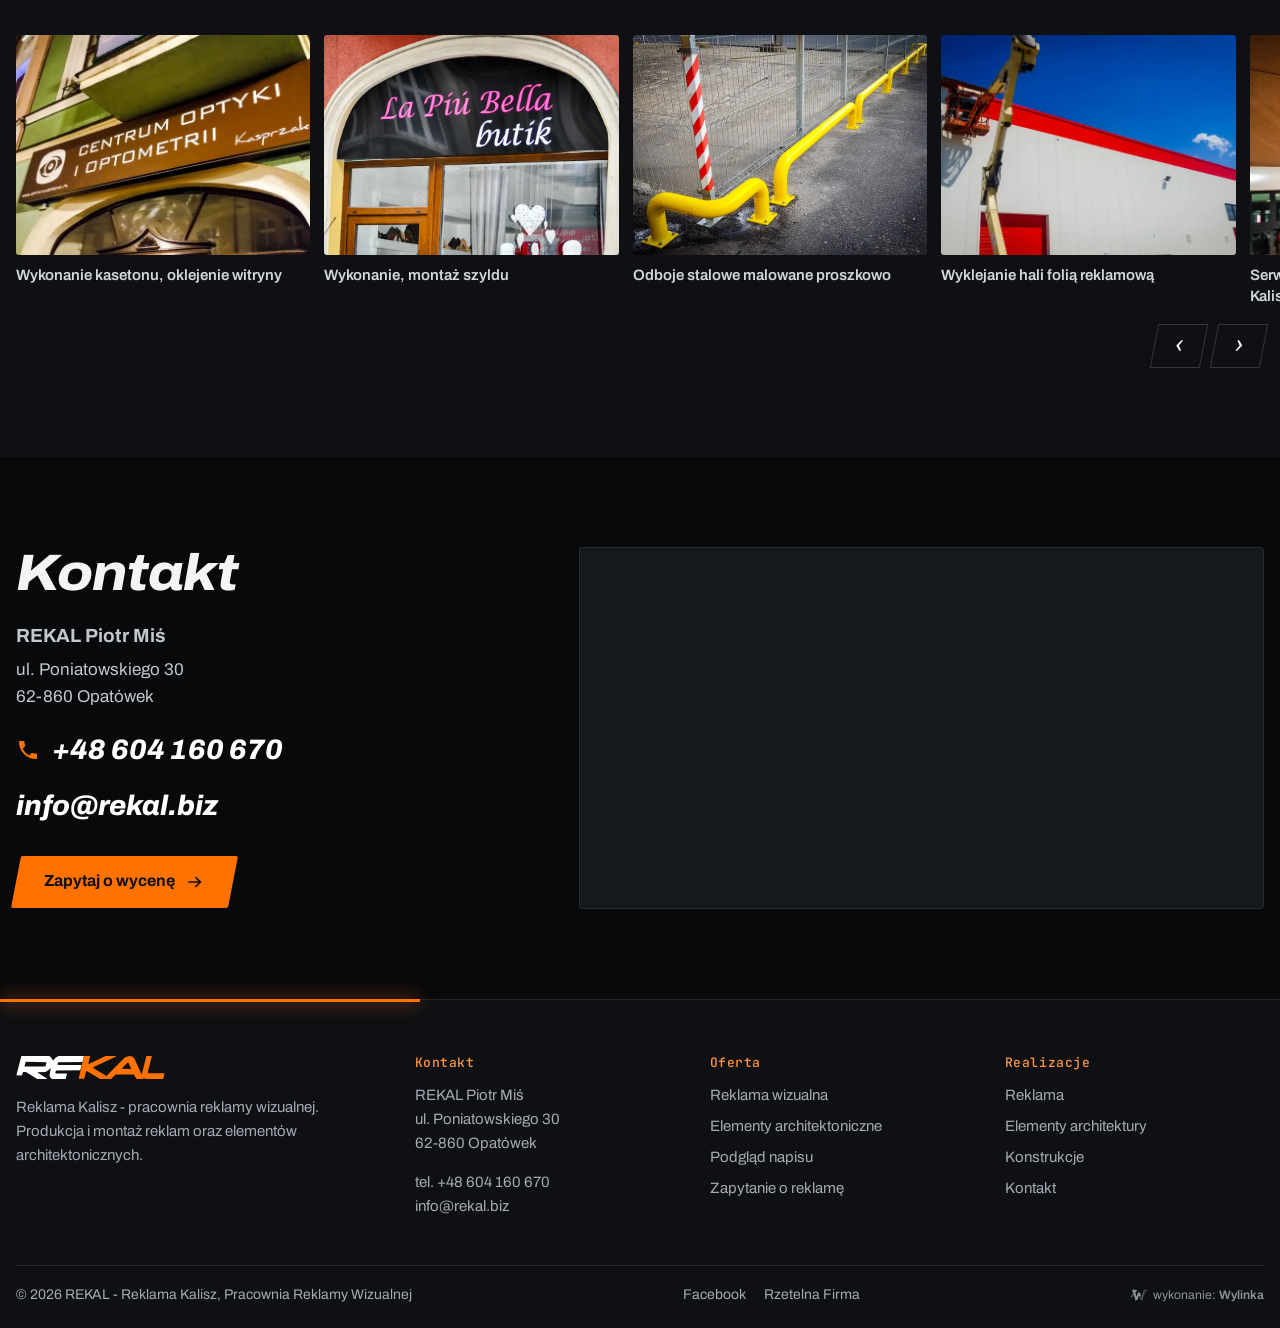
==== commit a0bb7cce: "REKAL v2: nocne studio reklamy swietlnej, podglad napisu dzien/noc, kreator zapytania, galeria z fil" ====
--- a/elementy-architektoniczne/index.html
+++ b/elementy-architektoniczne/index.html
@@ -6,11 +6,12 @@
 <meta name="robots" content="noindex,nofollow">
 <title>Elementy architektoniczne | REKAL | Reklama Kalisz, Pracownia Reklamy Wizualnej</title>
 <meta name="description" content="Elementy architektoniczne Kalisz: obróbki blacharskie, panele i parapety aluminiowe, balustrady i poręcze nierdzewne, konstrukcje stalowe i aluminiowe, oświetlenie LED. REKAL Opatówek.">
-<meta name="theme-color" content="#ffffff">
+<meta name="theme-color" content="#08090B">
+<meta name="color-scheme" content="dark">
 <link rel="icon" href="../assets/favicon.svg" type="image/svg+xml">
 <link rel="preconnect" href="https://fonts.googleapis.com">
 <link rel="preconnect" href="https://fonts.gstatic.com" crossorigin>
-<link href="https://fonts.googleapis.com/css2?family=Barlow+Semi+Condensed:ital,wght@1,600;1,700&family=Barlow:wght@400;500;600;700&display=swap" rel="stylesheet">
+<link href="https://fonts.googleapis.com/css2?family=Archivo:ital,wdth,wght@0,62..125,400..900;1,62..125,400..900&family=JetBrains+Mono:wght@500&display=swap" rel="stylesheet">
 <link rel="stylesheet" href="../assets/style.css">
 <style>
 .wylinka-badge{display:inline-flex;align-items:center;gap:.4em;color:inherit;text-decoration:none;font-size:.875em;line-height:1;opacity:.85}
@@ -25,15 +26,17 @@
 @media (prefers-reduced-motion:reduce){.wylinka-badge .wy-old,.wylinka-badge .wy-pod{transition:none}.wylinka-badge:hover .wy-old,.wylinka-badge:focus-visible .wy-old{transform:none;opacity:.45}.wylinka-badge:hover .wy-pod,.wylinka-badge:focus-visible .wy-pod{opacity:0}}
 </style>
 </head>
-<body>
+<body class="sub-page">
 <a class="skip" href="#tresc">Przejdź do treści</a>
 <header class="top" id="top">
   <div class="wrap top-in">
     <a class="brand" href="../" aria-label="REKAL - strona główna"><svg xmlns="http://www.w3.org/2000/svg" viewBox="0 0 300 47" role="img" aria-label="REKAL" class="logo-svg"><path fill="currentColor" fill-rule="evenodd" d="M0.8 38.5 11.6 38.9 14.2 32.2 19.7 32.1 42.6 45.8 62.1 45.9 62.6 45.3 43.7 33.7 43.0 32.5 58.9 31.8 64.5 28.7 69.6 24.1 67.0 38.5 68.1 42.1 70.5 44.8 73.6 45.9 98.8 45.9 99.8 45.0 101.9 35.1 79.5 35.0 78.6 33.6 79.9 29.0 128.4 28.3 131.3 18.0 83.9 17.8 83.1 16.5 84.3 12.3 132.3 11.8 133.8 10.0 135.7 0.0 85.1 0.0 79.0 3.3 73.9 9.3 71.6 4.3 66.8 0.0 10.7 0.0ZM17.0 20.4 19.0 12.6 20.0 11.7 61.0 12.3 59.2 20.1 58.1 21.2 17.7 21.2Z"/><path fill="#FF7200" fill-rule="evenodd" d="M125.3 45.4 136.4 45.7 140.3 30.7 141.3 29.8 168.5 45.9 190.2 45.9 199.4 37.0 235.5 37.0 241.0 45.9 254.4 45.9 255.1 43.9 258.8 45.8 293.5 45.9 294.9 44.2 296.9 35.5 296.2 34.7 263.9 34.7 264.0 30.9 271.7 0.0 260.7 0.0 252.0 35.7 251.1 36.3 236.5 4.4 232.3 1.1 226.9 0.0 219.6 2.0 216.5 4.0 180.9 40.2 154.4 23.8 154.0 22.7 198.6 1.8 200.7 0.0 179.1 0.0 145.7 15.8 144.8 14.7 148.4 0.0 135.8 0.0ZM230.2 24.9 229.6 25.9 210.9 25.5 223.4 12.8 224.7 13.5Z"/></svg></a>
-    <nav class="nav" id="nav" aria-label="Menu główne"><ul><li><a href="../">Firma</a></li><li class="has-sub act"><button type="button" class="sub-btn" aria-expanded="false">Oferta<svg viewBox="0 0 12 12" aria-hidden="true"><path fill="currentColor" d="M2 4h8L6 8.5z"/></svg></button><ul class="sub"><li><a href="../reklama-wizualna/">Reklama wizualna</a></li><li><a href="../elementy-architektoniczne/" aria-current="page">Elementy architektoniczne</a></li></ul></li><li class="has-sub"><button type="button" class="sub-btn" aria-expanded="false">Realizacje<svg viewBox="0 0 12 12" aria-hidden="true"><path fill="currentColor" d="M2 4h8L6 8.5z"/></svg></button><ul class="sub"><li><a href="../reklama/">Reklama</a></li><li><a href="../mala-architektura/">Elementy architektury</a></li><li><a href="../konstrukcje/">Konstrukcje</a></li></ul></li><li><a href="../kontakt/">Kontakt</a></li></ul>
+    <nav class="nav" id="nav" aria-label="Menu główne">
+      <ul><li><a href="../#oferta" class="on">Oferta</a></li><li><a href="../#studio">Podgląd napisu</a></li><li><a href="../#realizacje">Realizacje</a></li><li><a href="../#zapytanie">Zapytanie</a></li><li><a href="../#firma">O firmie</a></li><li><a href="../#kontakt">Kontakt</a></li></ul>
       <div class="nav-foot"><a class="btn" href="tel:+48604160670"><svg viewBox="0 0 24 24" aria-hidden="true"><path fill="currentColor" d="M6.6 10.8a15.1 15.1 0 0 0 6.6 6.6l2.2-2.2c.3-.3.7-.4 1-.2 1.1.4 2.3.6 3.6.6.6 0 1 .4 1 1V20c0 .6-.4 1-1 1A17 17 0 0 1 3 4c0-.6.4-1 1-1h3.5c.6 0 1 .4 1 1 0 1.3.2 2.5.6 3.6.1.3 0 .7-.2 1l-2.3 2.2z"/></svg><span>604 160 670</span></a><a href="mailto:info@rekal.biz">info@rekal.biz</a></div>
     </nav>
     <a class="tel-top" href="tel:+48604160670" aria-label="Zadzwoń: 604 160 670"><svg viewBox="0 0 24 24" aria-hidden="true"><path fill="currentColor" d="M6.6 10.8a15.1 15.1 0 0 0 6.6 6.6l2.2-2.2c.3-.3.7-.4 1-.2 1.1.4 2.3.6 3.6.6.6 0 1 .4 1 1V20c0 .6-.4 1-1 1A17 17 0 0 1 3 4c0-.6.4-1 1-1h3.5c.6 0 1 .4 1 1 0 1.3.2 2.5.6 3.6.1.3 0 .7-.2 1l-2.3 2.2z"/></svg><span>604 160 670</span></a>
+    <a class="btn btn-sm top-cta" href="../#zapytanie">Zapytaj o reklamę</a>
     <button class="burger" type="button" aria-label="Otwórz menu" aria-expanded="false" aria-controls="nav"><span></span><span></span><span></span></button>
   </div>
 </header>
@@ -49,7 +52,7 @@
 <section class="sec sec-white">
   <div class="wrap offer">
     <div class="offer-list"><h2>Zakres prac</h2><ul class="olist"><li><span class="skos" aria-hidden="true"><i></i><i></i><i></i></span><span>Wykonywanie wszelkiego rodzaju obróbek blacharskich</span></li><li><span class="skos" aria-hidden="true"><i></i><i></i><i></i></span><span>Wykonywanie paneli, parapetów, listew wykończeniowych z blachy lakierowanej, aluminiowej lub stalowej malowanej proszkowo w palecie kolorów RAL</span></li><li><span class="skos" aria-hidden="true"><i></i><i></i><i></i></span><span>Produkcja i montaż konstrukcji stalowych, nierdzewnych, aluminiowych malowanych lub cynkowanych</span></li><li><span class="skos" aria-hidden="true"><i></i><i></i><i></i></span><span>Produkcja i montaż balustrad, poręczy ze stali nierdzewnej (polerowanej lub szlifowanej), ze stali lub aluminium malowanych proszkowo wg wzornika RAL</span></li><li><span class="skos" aria-hidden="true"><i></i><i></i><i></i></span><span>Oświetlanie przestrzeni za pomocą LED</span></li></ul>
-      <a class="btn btn-o" href="../kontakt/#formularz"><span>Zapytaj o wycenę</span><svg viewBox="0 0 24 24" aria-hidden="true"><path fill="currentColor" d="M13.2 5.3 19.9 12l-6.7 6.7-1.4-1.4 4.3-4.3H4v-2h12.1l-4.3-4.3z"/></svg></a></div>
+      <a class="btn" href="../kontakt/#formularz"><span>Zapytaj o wycenę</span><svg viewBox="0 0 24 24" aria-hidden="true"><path fill="currentColor" d="M13.2 5.3 19.9 12l-6.7 6.7-1.4-1.4 4.3-4.3H4v-2h12.1l-4.3-4.3z"/></svg></a></div>
     <div class="offer-car"><div class="car" style="--r:4/3"><div class="car-track"><button type="button" class="slide" data-lb="side" data-i="0" aria-label="Powiększ: Wykonanie, montaż balustrady"><img src="../img/2014-08-reklama-rekal-1.webp" width="800" height="531" alt="Wykonanie, montaż balustrady" loading="lazy" decoding="async"></button><button type="button" class="slide" data-lb="side" data-i="1" aria-label="Powiększ: Panele aluminiowe, parapety"><img src="../img/2014-08-reklama-rekal-22.webp" width="800" height="531" alt="Panele aluminiowe, parapety" loading="lazy" decoding="async"></button><button type="button" class="slide" data-lb="side" data-i="2" aria-label="Powiększ: Obróbki blacharskie - CH Karuzela Września"><img src="../img/2016-10-obrbki-ch-karuzela-wrzesnia-2.webp" width="800" height="450" alt="Obróbki blacharskie - CH Karuzela Września" loading="lazy" decoding="async"></button><button type="button" class="slide" data-lb="side" data-i="3" aria-label="Powiększ: Daszek szklany"><img src="../img/2014-08-20150827-152825-22.webp" width="800" height="478" alt="Daszek szklany" loading="lazy" decoding="async"></button><button type="button" class="slide" data-lb="side" data-i="4" aria-label="Powiększ: Podświetlenie LED"><img src="../img/2015-03-dsc-0546-1.webp" width="800" height="600" alt="Podświetlenie LED" loading="lazy" decoding="async"></button><button type="button" class="slide" data-lb="side" data-i="5" aria-label="Powiększ: Balustrada stalowa malowana proszkowo"><img src="../img/2016-10-wykonnaie-i-montaz-balustrady-stalowej-malowanej-proszkowo.webp" width="800" height="566" alt="Balustrada stalowa malowana proszkowo" loading="lazy" decoding="async"></button></div><span class="car-n" aria-hidden="true">1/6</span><button class="car-p" type="button" aria-label="Poprzednie">&lsaquo;</button><button class="car-nx" type="button" aria-label="Następne">&rsaquo;</button></div><p class="hint">Przesuń, aby zobaczyć kolejne zdjęcia</p></div>
   </div>
   <script type="application/json" data-lbset="side">[["../img/2014-08-reklama-rekal-1.webp", "Wykonanie, montaż balustrady"], ["../img/2014-08-reklama-rekal-22.webp", "Panele aluminiowe, parapety"], ["../img/2016-10-obrbki-ch-karuzela-wrzesnia-2.webp", "Obróbki blacharskie - CH Karuzela Września"], ["../img/2014-08-20150827-152825-22.webp", "Daszek szklany"], ["../img/2015-03-dsc-0546-1.webp", "Podświetlenie LED"], ["../img/2016-10-wykonnaie-i-montaz-balustrady-stalowej-malowanej-proszkowo.webp", "Balustrada stalowa malowana proszkowo"]]</script>
@@ -69,7 +72,7 @@
     <p>ul. Poniatowskiego 30<br>62-860 Opatówek</p>
     <p class="c-big"><a href="tel:+48604160670"><svg viewBox="0 0 24 24" aria-hidden="true"><path fill="currentColor" d="M6.6 10.8a15.1 15.1 0 0 0 6.6 6.6l2.2-2.2c.3-.3.7-.4 1-.2 1.1.4 2.3.6 3.6.6.6 0 1 .4 1 1V20c0 .6-.4 1-1 1A17 17 0 0 1 3 4c0-.6.4-1 1-1h3.5c.6 0 1 .4 1 1 0 1.3.2 2.5.6 3.6.1.3 0 .7-.2 1l-2.3 2.2z"/></svg>+48 604 160 670</a></p>
     <p class="c-big"><a href="mailto:info@rekal.biz">info@rekal.biz</a></p>
-    <a class="btn btn-o" href="../kontakt/#formularz"><span>Zapytaj o wycenę</span><svg viewBox="0 0 24 24" aria-hidden="true"><path fill="currentColor" d="M13.2 5.3 19.9 12l-6.7 6.7-1.4-1.4 4.3-4.3H4v-2h12.1l-4.3-4.3z"/></svg></a>
+    <a class="btn" href="../kontakt/#formularz"><span>Zapytaj o wycenę</span><svg viewBox="0 0 24 24" aria-hidden="true"><path fill="currentColor" d="M13.2 5.3 19.9 12l-6.7 6.7-1.4-1.4 4.3-4.3H4v-2h12.1l-4.3-4.3z"/></svg></a>
   </div>
   
   <div class="contact-map"><iframe class="map" title="Mapa dojazdu: REKAL, ul. Poniatowskiego 30, Opatówek" src="https://www.google.com/maps?q=ul.+J%C3%B3zefa+Poniatowskiego+30,+62-860+Opat%C3%B3wek&amp;output=embed" loading="lazy" referrerpolicy="no-referrer-when-downgrade"></iframe></div>
@@ -88,20 +91,20 @@
     </div>
     <div>
       <h2>Oferta</h2>
-      <ul><li><a href="../reklama-wizualna/">Reklama wizualna</a></li><li><a href="../elementy-architektoniczne/">Elementy architektoniczne</a></li><li><a href="../kontakt/">Kontakt</a></li></ul>
+      <ul><li><a href="../reklama-wizualna/">Reklama wizualna</a></li><li><a href="../elementy-architektoniczne/">Elementy architektoniczne</a></li><li><a href="../#studio">Podgląd napisu</a></li><li><a href="../#zapytanie">Zapytanie o reklamę</a></li></ul>
     </div>
     <div>
       <h2>Realizacje</h2>
-      <ul><li><a href="../reklama/">Reklama</a></li><li><a href="../mala-architektura/">Elementy architektury</a></li><li><a href="../konstrukcje/">Konstrukcje</a></li></ul>
+      <ul><li><a href="../reklama/">Reklama</a></li><li><a href="../mala-architektura/">Elementy architektury</a></li><li><a href="../konstrukcje/">Konstrukcje</a></li><li><a href="../kontakt/">Kontakt</a></li></ul>
     </div>
   </div>
   <div class="wrap foot-bar">
-    <span>&copy; 2026 REKAL - Reklama Kalisz, Pracownia Reklamy Wizualnej</span>
+    <span>&copy; <span class="yr">2026</span> REKAL - Reklama Kalisz, Pracownia Reklamy Wizualnej</span>
     <span class="foot-links"><a href="https://www.facebook.com/REKALreklamaKalisz" rel="noopener" target="_blank">Facebook</a><a href="http://wizytowka.rzetelnafirma.pl/XRA0Q81A" rel="nofollow noopener" target="_blank">Rzetelna Firma</a></span>
     <a class="wylinka-badge" href="https://wylinka.pl/?utm_source=rekal.biz&amp;utm_medium=stopka&amp;utm_campaign=wykonanie" rel="noopener" title="Strona wykonana przez Wylinka"><svg viewBox="0 0 64 64" aria-hidden="true" focusable="false" fill="currentColor"><path d="M9.8 22.8l-1.2-7.9 2.2-3.7 15.5 4.6-.5 1.5-7.2 5.5 4.7 15.6 5-15.6 7 0 4.1 12.7-4.2-.9-2.6 1.8-.8-2.2-5.3 15.6-4.3 0 .4 .2-2.1 2.8-1.3-1.1 1.1-1.4-3.1 .2-.1-1.7 2.2-.1-5.7-16.5-4.8 .6-.8 3.1 0 .5-.3 .5 .8 2.2-1.6 .5-.4-1.3-.8 1.6-1.5-.8 .8-1.6-1.4 .6-.6-1.6 2.3-.8 .2-.4 1.3-4.8 5.9-.8-2.4-6.9zM15.2 13.7l-.1-.4-.4 .8-.1 .8 .1 1 .1 .4 .3 .7 .3-.9 .1-.7 0-.8z"/><path class="wy-pod" d="M37.1 49.8l-4.5-13.3 2.6-1.8 4.2 .9 .9 2.8 3-9.7 0-.5 .1-.8 3.2-8.4 .5-1 .6-1 .9-1.1 1.3-1 1.1-.7 1.4-.5 1.4-.3 .7 0 .9 0 1.2 .3 1.4 .6 .8 .5 .7 .7 .6 .7 .5 .9 .3 .9 .1 .9 0 .8-.2 .9-.5 .9-.5 .6-.7 .5-.7 .3-.1-.1 0-.1 .5-.5 .3-.7 .2-.5 0-.6-.1-.6-.3-.7-.4-.5-.4-.4-.5-.3-.6-.3-.7 0-.7 .1-.6 .1-.5 .4-.5 .5-.3 .5-.2 .7-.1 1.5-1.4 5.1-.8 3.3-.3 .7-.5 .7-6 17.5 1.9 .1-.1 1.7-3.1-.2 1.1 1.4-1.3 1.1-2.1-2.8 .4-.2z"/><path class="wy-old" d="M40.8 50l.4-.2-4.1 0-4.2-12.5 2.5-1.7 4.3 .9 .6 1.9 .6-1.6 0-.3 2.4-7.8 0-.5 .1-.8 3.2-8.4 .4-.8 .6-.9 .9-1.2 .9-.9 1.3-.8 1.4-.6 1.2-.3 1.4-.1 1.3 .1 .6 .2 .8 .3 1.1 .6 .9 .7 .7 .9 .5 .9 .3 .9 .1 1.1-.1 .9-.3 .9-.4 .7-.6 .7-.6 .4-.6 .2-.1-.1 0-.1 .5-.5 .3-.7 .2-.5 0-.5-.1-.6-.2-.6-.3-.5-.4-.5-.5-.3-.6-.3-.7-.1-.6 0-.6 .1-.6 .3-.6 .5-.3 .4-.2 .5-.1 .5-.1 1.5-1.4 5.1-.8 3.3-.3 .7-.5 .7-6 17.5 1.9 .1-.1 1.7-3.1-.2 1.1 1.4-1.3 1.1zM49.6 17.1l.6 1.7-1.5 1.9 .4 .4 1.8-2.1-.7-2.1zM48.1 28.3l.5 1.8-1.7 1.8 .4 .4 1.9-2-.6-2.2zM37.9 41.7l1.7-1.5-.4-.4-1.7 1.4zM42.6 38.7l-1.5 2.8 1.1 2-1.3 2.6 .5 .2 1.5-2.8-1.1-2 1.4-2.5z"/></svg><span>wykonanie: <b>Wylinka</b></span></a>
   </div>
 </footer>
-<div class="mob-bar" id="mobBar"><a href="tel:+48604160670"><svg viewBox="0 0 24 24" aria-hidden="true"><path fill="currentColor" d="M6.6 10.8a15.1 15.1 0 0 0 6.6 6.6l2.2-2.2c.3-.3.7-.4 1-.2 1.1.4 2.3.6 3.6.6.6 0 1 .4 1 1V20c0 .6-.4 1-1 1A17 17 0 0 1 3 4c0-.6.4-1 1-1h3.5c.6 0 1 .4 1 1 0 1.3.2 2.5.6 3.6.1.3 0 .7-.2 1l-2.3 2.2z"/></svg>Zadzwoń</a><a class="mb-cta" href="../kontakt/#formularz">Zapytaj o wycenę</a></div>
+<div class="mob-bar" id="mobBar"><a href="tel:+48604160670"><svg viewBox="0 0 24 24" aria-hidden="true"><path fill="currentColor" d="M6.6 10.8a15.1 15.1 0 0 0 6.6 6.6l2.2-2.2c.3-.3.7-.4 1-.2 1.1.4 2.3.6 3.6.6.6 0 1 .4 1 1V20c0 .6-.4 1-1 1A17 17 0 0 1 3 4c0-.6.4-1 1-1h3.5c.6 0 1 .4 1 1 0 1.3.2 2.5.6 3.6.1.3 0 .7-.2 1l-2.3 2.2z"/></svg>Zadzwoń</a><a class="mb-cta" href="../#zapytanie">Zapytaj o reklamę</a></div>
 <div class="lb" id="lb" role="dialog" aria-modal="true" aria-label="Galeria zdjęć" hidden>
   <div class="lb-track" id="lbTrack"></div>
   <p class="lb-cap" id="lbCap"></p>
--- a/assets/style.css
+++ b/assets/style.css
@@ -1,315 +1,516 @@
+/* REKAL v2 - studio reklamy świetlnej */
 :root{
-  --o:#FF7200; --o-d:#E06400; --k:#111214; --g9:#1B1D20; --g7:#3A3E44; --g5:#5F656D; --g3:#C9CED4; --g2:#E2E6EA; --g1:#EEF0F2; --w:#fff;
-  --skew:-11deg; --hdr:72px;
-  --fh:"Barlow Semi Condensed","Barlow",system-ui,sans-serif; --fb:"Barlow",system-ui,-apple-system,"Segoe UI",Roboto,sans-serif;
+  --bg:#08090B; --s1:#0E1013; --s2:#15181C; --s3:#1D2126; --ln:rgba(255,255,255,.09); --ln2:rgba(255,255,255,.16);
+  --tx:#F3F4F6; --mu:#A4ABB4; --mu2:#7D848D;
+  --o:#FF7200; --o2:#FF9440; --oglow:rgba(255,114,0,.55);
+  --skew:-11deg; --hdr:68px;
+  --fh:"Archivo",system-ui,sans-serif; --fb:"Archivo",system-ui,-apple-system,"Segoe UI",Roboto,sans-serif; --fm:"JetBrains Mono",ui-monospace,Consolas,monospace;
+  --ease:cubic-bezier(.2,.7,.2,1);
 }
 *{box-sizing:border-box}
-html{scroll-behavior:smooth;-webkit-text-size-adjust:100%}
-body{margin:0;font:400 17px/1.6 var(--fb);color:var(--k);background:var(--w);overflow-x:hidden}
+html{scroll-behavior:smooth;-webkit-text-size-adjust:100%;background:var(--bg)}
+body{margin:0;font:400 17px/1.6 var(--fb);color:var(--tx);background:var(--bg);overflow-x:hidden;-webkit-tap-highlight-color:transparent}
 img{max-width:100%;height:auto;display:block}
 a{color:inherit}
-button{font:inherit;color:inherit}
-h1,h2,h3{font-family:var(--fh);font-style:italic;font-weight:700;line-height:1.08;letter-spacing:-.005em;margin:0}
+button,input,select,textarea{font:inherit;color:inherit}
+h1,h2,h3{font-family:var(--fh);font-weight:800;font-style:italic;font-stretch:112%;line-height:1.02;letter-spacing:-.02em;margin:0}
 p{margin:0 0 1em}
-.wrap{width:min(1240px,100% - 32px);margin-inline:auto}
-.skip{position:absolute;left:-999px;top:0;background:var(--k);color:#fff;padding:8px 12px;z-index:200}
+.wrap{width:min(1280px,100% - 32px);margin-inline:auto}
+.skip{position:absolute;left:-999px;top:0;background:var(--o);color:#111;padding:8px 12px;z-index:300}
 .skip:focus{left:8px}
-:focus-visible{outline:2px solid var(--o);outline-offset:2px}
-[id]{scroll-margin-top:calc(var(--hdr) + 12px)}
-
-/* motyw: skośne szczeliny jak w R i E logo */
-.skos{display:inline-flex;flex-direction:column;gap:4px;width:46px;margin-bottom:14px}
-.skos i{display:block;height:5px;background:var(--k);transform:skewX(var(--skew));border-radius:1px}
-.skos i:nth-child(1){width:100%}
-.skos i:nth-child(2){width:78%;margin-left:-3px}
-.skos i:nth-child(3){width:56%;background:var(--o);margin-left:-6px}
-
-/* przyciski - równoległobok */
-.btn{position:relative;display:inline-flex;align-items:center;gap:10px;padding:14px 26px;font-weight:600;font-size:16px;text-decoration:none;color:#fff;background:var(--k);isolation:isolate;border:0;cursor:pointer;line-height:1.2}
-.btn::before{content:"";position:absolute;inset:0;background:inherit;transform:skewX(var(--skew));z-index:-1;border-radius:2px}
-.btn{background:none}
-.btn::before{background:var(--k)}
-.btn-o::before{background:var(--o)}
-.btn-o{color:#111}
-.btn svg{width:20px;height:20px;flex:none;transition:transform .2s}
+:focus-visible{outline:2px solid var(--o);outline-offset:3px}
+[id]{scroll-margin-top:calc(var(--hdr) + 8px)}
+[hidden]{display:none!important}
+.sr{position:absolute;width:1px;height:1px;overflow:hidden;clip:rect(0 0 0 0);white-space:nowrap}
+.mono{font-family:var(--fm);font-weight:500;letter-spacing:.02em}
+
+/* motyw: szczeliny R i E jako listwy LED */
+.slots{display:inline-flex;flex-direction:column;gap:5px;width:54px}
+.slots i{display:block;height:5px;background:var(--tx);transform:skewX(var(--skew));border-radius:1px}
+.slots i:nth-child(2){width:78%;margin-left:-3px}
+.slots i:nth-child(3){width:56%;margin-left:-6px;background:var(--o);box-shadow:0 0 12px var(--oglow),0 0 28px rgba(255,114,0,.3)}
+
+/* przyciski - równoległobok ze światłem */
+.btn{position:relative;display:inline-flex;align-items:center;justify-content:center;gap:10px;min-height:52px;padding:0 28px;font-weight:700;font-size:16px;text-decoration:none;color:#111;background:none;border:0;cursor:pointer;isolation:isolate;line-height:1.15;white-space:nowrap;touch-action:manipulation}
+.btn::before{content:"";position:absolute;inset:0;background:var(--o);transform:skewX(var(--skew));z-index:-1;border-radius:2px;box-shadow:0 0 0 rgba(255,114,0,0);transition:box-shadow .3s var(--ease),filter .2s}
+.btn:hover::before{box-shadow:0 0 26px var(--oglow),0 0 60px rgba(255,114,0,.25);filter:brightness(1.06)}
+.btn svg{width:20px;height:20px;flex:none;transition:transform .2s var(--ease)}
 .btn:hover svg{transform:translateX(3px)}
-.btn:hover::before{filter:brightness(1.08)}
+.btn-ghost{color:var(--tx)}
+.btn-ghost::before{background:transparent;border:1.5px solid var(--ln2)}
+.btn-ghost:hover::before{border-color:var(--o);box-shadow:inset 0 0 18px rgba(255,114,0,.18),0 0 18px rgba(255,114,0,.18)}
+.btn-sm{min-height:44px;padding:0 20px;font-size:15px}
+.btn[disabled]{opacity:.45;cursor:not-allowed}
 
 /* nagłówek */
-.top{position:sticky;top:0;z-index:50;background:#fff;border-bottom:1px solid var(--g2);height:var(--hdr)}
-.top-in{height:100%;display:flex;align-items:center;gap:28px}
-.brand{display:block;flex:none;color:var(--k)}
-.logo-svg{width:150px;height:auto;display:block}
+.top{position:fixed;top:0;left:0;right:0;z-index:80;height:var(--hdr);transition:background .3s,border-color .3s,backdrop-filter .3s;border-bottom:1px solid transparent}
+.top.solid,.sub-page .top{background:rgba(8,9,11,.82);-webkit-backdrop-filter:blur(14px) saturate(1.4);backdrop-filter:blur(14px) saturate(1.4);border-bottom-color:var(--ln)}
+.top-in{height:100%;display:flex;align-items:center;gap:24px}
+.brand{display:block;flex:none;color:#fff}
+.logo-svg{width:140px;height:auto;display:block}
 .nav{margin-left:auto}
-.nav>ul{list-style:none;margin:0;padding:0;display:flex;gap:4px;align-items:center}
-.nav>ul>li{position:relative}
-.nav>ul>li>a,.sub-btn{display:flex;align-items:center;gap:6px;padding:10px 14px;text-decoration:none;font-weight:600;font-size:16px;background:none;border:0;cursor:pointer;position:relative}
-.sub-btn svg{width:11px;height:11px;transition:transform .2s}
-.nav>ul>li>a[aria-current]::after,.has-sub.act>.sub-btn::after{content:"";position:absolute;left:14px;right:14px;bottom:2px;height:4px;background:var(--o);transform:skewX(var(--skew))}
-.nav>ul>li>a:hover,.sub-btn:hover{color:var(--o-d)}
-.sub{list-style:none;margin:0;padding:8px;position:absolute;top:100%;left:0;min-width:250px;background:#fff;border:1px solid var(--g2);box-shadow:0 14px 34px rgba(17,18,20,.12);display:none}
-.sub a{display:block;padding:10px 12px;text-decoration:none;font-weight:500}
-.sub a:hover{background:var(--g1)}
-.sub a[aria-current]{color:var(--o-d);font-weight:600;box-shadow:inset 4px 0 0 var(--o)}
-@media (hover:hover) and (min-width:1021px){.has-sub:hover .sub,.has-sub:focus-within .sub{display:block}.has-sub:hover .sub-btn svg{transform:rotate(180deg)}}
-.has-sub.open .sub{display:block}
+.nav>ul{list-style:none;margin:0;padding:0;display:flex;gap:2px;align-items:center}
+.nav a{display:block;padding:10px 14px;text-decoration:none;font-weight:600;font-size:15.5px;color:var(--mu);position:relative;transition:color .2s}
+.nav a:hover,.nav a.on,.nav a[aria-current]{color:#fff}
+.nav a.on::after,.nav a[aria-current]::after{content:"";position:absolute;left:14px;right:14px;bottom:3px;height:3px;background:var(--o);transform:skewX(var(--skew));box-shadow:0 0 10px var(--oglow)}
 .nav-foot{display:none}
-.tel-top{display:inline-flex;align-items:center;gap:8px;font-weight:700;text-decoration:none;padding:10px 16px;color:#fff;position:relative;isolation:isolate;flex:none}
-.tel-top::before{content:"";position:absolute;inset:0;background:var(--k);transform:skewX(var(--skew));z-index:-1}
+.top-cta{flex:none}
+.tel-top{display:inline-flex;align-items:center;gap:8px;font-weight:700;text-decoration:none;font-size:15px;color:#fff;flex:none}
 .tel-top svg{width:18px;height:18px;color:var(--o)}
-.burger{display:none;width:46px;height:46px;border:0;background:none;cursor:pointer;flex-direction:column;justify-content:center;gap:6px;padding:0 9px}
-.burger span{display:block;height:3px;background:var(--k);transform:skewX(var(--skew));transition:transform .25s,opacity .2s}
+.burger{display:none;width:46px;height:46px;border:0;background:none;cursor:pointer;flex-direction:column;justify-content:center;gap:6px;padding:0 9px;flex:none}
+.burger span{display:block;height:3px;background:#fff;transform:skewX(var(--skew));transition:transform .25s,opacity .2s}
 .burger span:nth-child(2){width:78%}
-.burger span:nth-child(3){width:56%;background:var(--o)}
+.burger span:nth-child(3){width:56%;background:var(--o);box-shadow:0 0 8px var(--oglow)}
 .burger[aria-expanded="true"] span:nth-child(1){transform:translateY(9px) rotate(45deg)}
 .burger[aria-expanded="true"] span:nth-child(2){opacity:0}
 .burger[aria-expanded="true"] span:nth-child(3){transform:translateY(-9px) rotate(-45deg);width:100%}
 
-/* hero - lico kasetonu */
-.hero{min-height:calc(100svh - var(--hdr));display:flex;flex-direction:column;background:#fff}
-.hero-face{position:relative;flex:1 1 auto;min-height:280px;overflow:hidden;background:var(--g9)}
-.hs{position:absolute;inset:0;margin:0;opacity:0;transition:opacity .9s ease}
-.hs.on{opacity:1}
-.hs img{width:100%;height:100%;object-fit:cover}
-.hs figcaption{position:absolute;left:0;bottom:0;padding:8px 18px 8px 16px;font-size:13px;font-weight:500;color:#fff;background:rgba(17,18,20,.72)}
-.hs-dots{position:absolute;right:16px;bottom:12px;display:flex;gap:6px;z-index:2}
-.hs-dots button{width:22px;height:6px;border:0;padding:0;background:rgba(255,255,255,.55);transform:skewX(var(--skew));cursor:pointer}
-.hs-dots button[aria-current]{background:var(--o);width:34px}
-.hero-led{height:8px;background:var(--o);position:relative;box-shadow:0 0 22px rgba(255,114,0,.55)}
-.hero-txt{flex:0 0 auto;padding:clamp(22px,4.2svh,46px) 0 clamp(24px,4.6svh,50px)}
-.hero-grid{display:grid;grid-template-columns:minmax(0,2.3fr) minmax(0,1fr);gap:20px 48px;align-items:end}
-.hero h1{font-size:clamp(38px,4.3vw,62px)}
-.lead{font-size:clamp(17px,1.35vw,20px);color:var(--g7);margin:14px 0 0;max-width:640px}
-.hero-cta{display:flex;flex-direction:column;align-items:flex-start;gap:14px;justify-self:end}
-.hero-tel{display:inline-flex;align-items:center;gap:8px;font-weight:700;font-size:20px;text-decoration:none}
-.hero-tel svg{width:20px;height:20px;color:var(--o)}
-
-/* podstrony */
-.phero{position:relative;background:#fff}
-.phero-img{height:clamp(200px,34vw,420px);overflow:hidden;background:var(--g9)}
-.phero-img img{width:100%;height:100%;object-fit:cover}
-.phero-txt{padding:28px 0 6px}
-.phero h1{font-size:clamp(34px,4.2vw,58px)}
-.phero-mini{padding-top:0}
-.phero-mini .phero-txt{padding:40px 0 10px}
-
-/* sekcje */
-.sec{padding:clamp(52px,7vw,96px) 0}
-.sec-tight{padding:clamp(40px,5vw,64px) 0}
-.sec-white{background:#fff}
-.sec-grey{background:var(--g1)}
-.sec-dark{background:var(--g9);color:#fff}
-.sec-head{margin-bottom:34px;max-width:760px}
-.sec-head h2{font-size:clamp(30px,3.3vw,46px)}
-.sec-head p{color:var(--g5);margin:12px 0 0;font-size:18px}
-.sec-head-row{max-width:none;display:grid;grid-template-columns:auto 1fr;align-items:end;gap:0 24px}
+/* ===== HERO - nocny kaseton ===== */
+.hero{position:relative;min-height:100svh;display:flex;flex-direction:column;justify-content:flex-end;overflow:hidden;isolation:isolate;padding:calc(var(--hdr) + 20px) 0 0}
+.hero-bg{position:absolute;inset:0;z-index:-2}
+.hero-bg img{width:100%;height:100%;object-fit:cover;object-position:60% 40%;opacity:.42;filter:blur(3px) saturate(1.2);transform:scale(1.08);animation:kb 26s ease-in-out infinite alternate}
+@keyframes kb{to{transform:scale(1.18) translate(-2%,1%)}}
+.hero::before{content:"";position:absolute;inset:0;z-index:-1;background:
+  radial-gradient(70% 55% at 30% 45%,rgba(255,114,0,.16),transparent 70%),
+  linear-gradient(180deg,rgba(8,9,11,.55) 0%,rgba(8,9,11,.2) 35%,rgba(8,9,11,.85) 72%,var(--bg) 100%)}
+.hero::after{content:"";position:absolute;inset:0;z-index:-1;pointer-events:none;opacity:.35;background-image:radial-gradient(rgba(255,255,255,.07) 1px,transparent 1px);background-size:4px 4px;mix-blend-mode:overlay}
+.hero-in{position:relative;padding-bottom:clamp(20px,4svh,48px)}
+.neon{display:block;width:min(760px,88vw);height:auto;margin:0 0 clamp(18px,3.4svh,40px) -1%;overflow:visible}
+.neon .re{fill:#fff;filter:drop-shadow(0 0 2px #fff) drop-shadow(0 0 14px rgba(255,255,255,.45))}
+.neon .kal{fill:#FF7A10;filter:drop-shadow(0 0 3px #FFB070) drop-shadow(0 0 18px rgba(255,114,0,.9)) drop-shadow(0 0 46px rgba(255,114,0,.55))}
+.neon .re{animation:on1 1.6s .2s steps(1,end) both}
+.neon .kal{animation:on2 1.9s .45s steps(1,end) both}
+@keyframes on1{0%{opacity:.06}10%{opacity:.9}14%{opacity:.15}22%{opacity:1}30%{opacity:.35}36%,100%{opacity:1}}
+@keyframes on2{0%{opacity:.05}12%{opacity:.8}16%{opacity:.1}26%{opacity:1}31%{opacity:.25}40%,100%{opacity:1}}
+.hero h1{font-size:clamp(36px,6.4vw,96px);max-width:15ch;text-wrap:balance}
+.hero h1 em{font-style:italic;color:var(--o);text-shadow:0 0 22px rgba(255,114,0,.55)}
+.hero-row{display:grid;grid-template-columns:minmax(0,1.5fr) minmax(0,1fr);gap:18px 56px;align-items:end;margin-top:clamp(14px,2.4svh,28px)}
+.hero .lead{font-size:clamp(16px,1.35vw,19px);color:#C9CED5;max-width:560px;margin:0}
+.hero-cta{display:flex;flex-wrap:wrap;gap:12px 14px;justify-content:flex-end}
+.hero-strip{position:relative;height:clamp(54px,8svh,70px);border-top:1px solid var(--ln);display:flex;align-items:center;overflow:hidden;background:rgba(8,9,11,.6);-webkit-backdrop-filter:blur(6px);backdrop-filter:blur(6px)}
+.ticker{display:flex;gap:0;white-space:nowrap;animation:tick 42s linear infinite;will-change:transform}
+.ticker span{display:inline-flex;align-items:center;gap:22px;padding-right:22px;font-family:var(--fh);font-style:italic;font-weight:700;font-stretch:110%;font-size:clamp(16px,1.6vw,21px);color:#D7DBE0}
+.ticker span::after{content:"";width:22px;height:5px;background:var(--o);transform:skewX(var(--skew));box-shadow:0 0 10px var(--oglow)}
+@keyframes tick{to{transform:translateX(-50%)}}
+.hero-strip:hover .ticker{animation-play-state:paused}
+
+/* ===== sekcje ===== */
+.sec{position:relative;padding:clamp(64px,9vw,128px) 0}
+.sec-alt{background:var(--s1)}
+.sec-head{display:grid;grid-template-columns:minmax(0,1.5fr) minmax(0,1fr);gap:14px 56px;align-items:end;margin-bottom:clamp(28px,4vw,52px)}
+.sec-head h2{font-size:clamp(34px,4.6vw,68px);text-wrap:balance}
+.sec-head p{color:var(--mu);font-size:clamp(16px,1.3vw,19px);margin:0;max-width:540px}
+.sec-head .slots{grid-column:1/-1;margin-bottom:4px}
+.tag{display:inline-flex;align-items:center;gap:8px;font-family:var(--fm);font-size:13px;color:var(--o2);margin-bottom:14px}
+.tag::before{content:"";width:8px;height:8px;border-radius:50%;background:var(--o);box-shadow:0 0 10px var(--o)}
+
+/* ===== STUDIO NAPISU ===== */
+.studio{display:grid;grid-template-columns:minmax(0,1.55fr) minmax(320px,1fr);gap:28px;align-items:start}
+.stage{position:relative;aspect-ratio:800/509;overflow:hidden;border-radius:4px;background:#000;container-type:inline-size;box-shadow:0 30px 80px rgba(0,0,0,.55);border:1px solid var(--ln)}
+.stage>img{width:100%;height:100%;object-fit:cover;transition:filter .9s var(--ease)}
+.stage::after{content:"";position:absolute;inset:0;pointer-events:none;background:linear-gradient(180deg,rgba(8,16,40,.75),rgba(8,12,26,.55));opacity:0;transition:opacity .9s var(--ease)}
+.stage.night>img{filter:brightness(.26) saturate(.55) contrast(1.1)}
+.stage.night::after{opacity:1}
+.sign{position:absolute;left:23.5%;top:22%;width:53%;height:32%;display:grid;place-items:center;z-index:2}
+.halo{position:absolute;left:50%;top:50%;width:150%;height:260%;translate:-50% -50%;background:radial-gradient(closest-side,var(--led),transparent);opacity:0;mix-blend-mode:screen;transition:opacity .9s var(--ease);pointer-events:none;z-index:3}
+.stage.night.lit .halo{opacity:.38}
+.stage.night.lit.box .halo{opacity:.28}
+.sg{position:relative;z-index:4;font-family:var(--fh);font-weight:800;font-stretch:108%;line-height:1;white-space:nowrap;transition:color .6s,text-shadow .6s,background .6s,box-shadow .6s}
+/* litery 3D */
+.sg-letters{color:var(--face);text-shadow:
+  .012em .012em 0 var(--side),.024em .024em 0 var(--side),.036em .036em 0 var(--side),.048em .048em 0 var(--side),.06em .06em 0 var(--side2),
+  .12em .2em .14em rgba(0,0,0,.38)}
+.night .sg-letters{color:var(--face);text-shadow:
+  .012em .012em 0 var(--side),.024em .024em 0 var(--side),.036em .036em 0 var(--side),
+  0 0 .04em #fff,0 0 .14em var(--led),0 0 .4em var(--led),0 0 .9em var(--led)}
+.night:not(.lit) .sg-letters{text-shadow:.012em .012em 0 #222,.024em .024em 0 #1a1a1a,.036em .036em 0 #141414;color:#3a3d42}
+/* kaseton */
+.sg-box{padding:.22em .5em .26em;background:var(--boxface);color:var(--boxtx);border:.07em solid #2A2D32;border-radius:.04em;box-shadow:.08em .14em .12em rgba(0,0,0,.4),inset 0 0 0 .02em rgba(255,255,255,.4)}
+.night.lit .sg-box{background:radial-gradient(120% 140% at 50% 50%,#fff 0%,var(--boxglow) 100%);box-shadow:0 0 .3em var(--led),0 0 1.2em var(--led),inset 0 0 .4em rgba(255,255,255,.6)}
+.night:not(.lit) .sg-box{background:#2a2c30;color:#55585e;box-shadow:none}
+.stage-ui{position:absolute;left:10px;right:10px;bottom:10px;display:flex;justify-content:space-between;align-items:center;gap:10px;z-index:6;pointer-events:none}
+.stage-ui>*{pointer-events:auto}
+.stage-note{font-size:12px;color:#fff;background:rgba(0,0,0,.55);padding:4px 10px;border-radius:2px}
+.daynight{display:inline-flex;background:rgba(0,0,0,.65);border:1px solid var(--ln2);border-radius:40px;padding:3px;-webkit-backdrop-filter:blur(6px);backdrop-filter:blur(6px)}
+.daynight button{display:inline-flex;align-items:center;gap:6px;min-height:40px;padding:0 14px;border:0;border-radius:40px;background:none;color:#cfd3d8;font-weight:600;font-size:14px;cursor:pointer;touch-action:manipulation}
+.daynight button svg{width:17px;height:17px}
+.daynight button[aria-pressed="true"]{background:#fff;color:#111}
+.daynight button[aria-pressed="true"].moon{background:var(--o);color:#111;box-shadow:0 0 14px var(--oglow)}
+.panel{background:var(--s2);border:1px solid var(--ln);border-radius:4px;padding:clamp(18px,2.4vw,28px);display:grid;gap:20px}
+.field{display:grid;gap:8px}
+.flabel{font-size:13px;font-family:var(--fm);color:var(--mu);text-transform:none;letter-spacing:.02em}
+.inp{width:100%;min-height:50px;padding:12px 14px;background:var(--bg);border:1px solid var(--ln2);border-radius:3px;font-size:17px;color:#fff;transition:border-color .2s,box-shadow .2s}
+.inp:focus{outline:none;border-color:var(--o);box-shadow:0 0 0 3px rgba(255,114,0,.22)}
+textarea.inp{min-height:96px;resize:vertical}
+select.inp{appearance:none;background-image:linear-gradient(45deg,transparent 50%,var(--mu) 50%),linear-gradient(135deg,var(--mu) 50%,transparent 50%);background-position:calc(100% - 20px) 22px,calc(100% - 14px) 22px;background-size:6px 6px;background-repeat:no-repeat;padding-right:40px}
+.seg{display:grid;grid-template-columns:1fr 1fr;gap:8px}
+.seg label,.chip-r label{position:relative;cursor:pointer}
+.seg input,.chip-r input,.cards input,.sw input{position:absolute;opacity:0;width:1px;height:1px}
+.seg span{display:flex;align-items:center;justify-content:center;gap:8px;min-height:48px;padding:6px 10px;border:1px solid var(--ln2);border-radius:3px;font-weight:600;font-size:15px;text-align:center;transition:border-color .2s,background .2s,color .2s}
+.seg input:checked+span{border-color:var(--o);background:rgba(255,114,0,.12);color:#fff;box-shadow:inset 0 0 0 1px var(--o)}
+.seg input:focus-visible+span,.chip-r input:focus-visible+span,.cards input:focus-visible+span,.sw input:focus-visible+span{outline:2px solid var(--o);outline-offset:2px}
+.sws{display:flex;flex-wrap:wrap;gap:10px}
+.sw{position:relative;cursor:pointer}
+.sw span{display:block;width:44px;height:44px;border-radius:50%;background:var(--c);border:2px solid rgba(255,255,255,.18);transition:transform .2s,box-shadow .2s}
+.sw input:checked+span{border-color:#fff;box-shadow:0 0 0 3px var(--bg),0 0 0 5px var(--c),0 0 18px var(--c);transform:scale(1.05)}
+.sw-name{font-size:14px;color:var(--mu);margin-top:-6px}
+.panel .btn{width:100%}
+.panel-hint{font-size:13.5px;color:var(--mu2);margin:0}
+
+/* ===== OFERTA - bento ===== */
+.bento{display:grid;grid-template-columns:repeat(4,minmax(0,1fr));grid-auto-rows:clamp(220px,20vw,290px);gap:14px}
+.tile{position:relative;overflow:hidden;border-radius:4px;background:var(--s2);isolation:isolate;text-decoration:none;display:flex;flex-direction:column;justify-content:flex-end;padding:clamp(16px,2vw,24px);border:1px solid var(--ln)}
+.tile:nth-child(1){grid-column:span 2;grid-row:span 2}
+.tile:nth-child(6){grid-column:span 2}
+.tile img{position:absolute;inset:0;width:100%;height:100%;object-fit:cover;z-index:-2;transition:transform .8s var(--ease),filter .5s;filter:brightness(.62) saturate(.9)}
+.tile::before{content:"";position:absolute;inset:0;z-index:-1;background:linear-gradient(180deg,transparent 30%,rgba(8,9,11,.92) 100%)}
+.tile::after{content:"";position:absolute;left:0;right:0;bottom:0;height:4px;background:var(--o);box-shadow:0 0 18px var(--o),0 -6px 40px rgba(255,114,0,.4);transform:scaleX(0);transform-origin:left;transition:transform .55s var(--ease)}
+.tile:hover img,.tile:focus-visible img{transform:scale(1.06);filter:brightness(.8) saturate(1.05)}
+.tile:hover::after,.tile:focus-visible::after{transform:scaleX(1)}
+.tile h3{font-size:clamp(22px,2vw,30px);margin-bottom:8px}
+.tile:nth-child(1) h3{font-size:clamp(28px,3.2vw,46px)}
+.tile p{font-size:15px;color:#C6CBD2;margin:0;max-width:46ch}
+.tile .go{position:absolute;top:16px;right:16px;width:42px;height:42px;display:grid;place-items:center;border:1px solid var(--ln2);border-radius:50%;color:#fff;transition:background .3s,border-color .3s,transform .3s var(--ease)}
+.tile .go svg{width:18px;height:18px}
+.tile:hover .go{background:var(--o);border-color:var(--o);color:#111;transform:rotate(-45deg)}
+.tile-svc{grid-column:span 2;background:radial-gradient(90% 120% at 100% 100%,rgba(255,114,0,.22),transparent 60%),var(--s2);justify-content:flex-end}
+.tile-svc::before{display:none}
+.tile-svc .slots{margin-bottom:auto}
+
+/* ===== DZIEŃ / NOC ===== */
+.dn{display:grid;grid-template-columns:minmax(0,1fr) minmax(0,1.6fr);gap:28px 56px;align-items:center}
+.dn h2{font-size:clamp(32px,4vw,58px);margin-bottom:16px}
+.dn p{color:var(--mu)}
+.cmp{position:relative;aspect-ratio:762/456;overflow:hidden;border-radius:4px;border:1px solid var(--ln);--p:50%;touch-action:pan-y;user-select:none}
+.cmp img{position:absolute;inset:0;width:100%;height:100%;object-fit:cover;pointer-events:none}
+.cmp .cmp-top{clip-path:inset(0 calc(100% - var(--p)) 0 0)}
+.cmp-line{position:absolute;top:0;bottom:0;left:var(--p);width:3px;margin-left:-1.5px;background:var(--o);box-shadow:0 0 14px var(--o);pointer-events:none}
+.cmp-knob{position:absolute;top:50%;left:var(--p);width:52px;height:52px;margin:-26px 0 0 -26px;border-radius:50%;background:var(--o);display:grid;place-items:center;color:#111;box-shadow:0 0 24px var(--oglow);pointer-events:none}
+.cmp-knob svg{width:26px;height:26px}
+.cmp input{position:absolute;inset:0;width:100%;height:100%;opacity:0;cursor:ew-resize;margin:0;touch-action:pan-y}
+.cmp:has(input:focus-visible){outline:2px solid var(--o);outline-offset:3px}
+.cmp-lab{position:absolute;top:12px;font-family:var(--fm);font-size:12.5px;padding:4px 10px;background:rgba(0,0,0,.6);color:#fff;pointer-events:none}
+.cmp-lab.l{left:12px}.cmp-lab.r{right:12px}
+
+/* ===== GALERIA ===== */
+.filters{display:flex;gap:8px;overflow-x:auto;scrollbar-width:none;margin:0 -16px 22px;padding:2px 16px 6px}
+.filters::-webkit-scrollbar{display:none}
+@media (min-width:761px){.filters{flex-wrap:wrap;overflow:visible;margin:0 0 26px;padding:2px 0}}
+.filters button{flex:none;position:relative;isolation:isolate;min-height:44px;padding:0 18px;border:0;background:none;color:var(--mu);font-weight:600;font-size:15px;cursor:pointer;white-space:nowrap;touch-action:manipulation}
+.filters button::before{content:"";position:absolute;inset:0;border:1px solid var(--ln2);transform:skewX(var(--skew));z-index:-1;transition:background .2s,border-color .2s,box-shadow .2s}
+.filters button small{font-family:var(--fm);font-size:12px;opacity:.7;margin-left:6px}
+.filters button[aria-pressed="true"]{color:#111}
+.filters button[aria-pressed="true"]::before{background:var(--o);border-color:var(--o);box-shadow:0 0 18px var(--oglow)}
+.gal{display:grid;grid-template-columns:repeat(4,minmax(0,1fr));gap:12px}
+.gi{position:relative;margin:0;aspect-ratio:4/3;overflow:hidden;border-radius:3px;background:var(--s2);animation:gin .5s var(--ease) both}
+@keyframes gin{from{opacity:0;transform:translateY(14px)}}
+.gi button{display:block;width:100%;height:100%;padding:0;border:0;background:none;cursor:zoom-in}
+.gi img{width:100%;height:100%;object-fit:cover;transition:transform .6s var(--ease),filter .4s;filter:saturate(.92)}
+.gi figcaption{position:absolute;left:0;right:0;bottom:0;padding:28px 12px 10px;font-size:14px;font-weight:600;line-height:1.3;background:linear-gradient(180deg,transparent,rgba(8,9,11,.88));pointer-events:none}
+.gi:hover img{transform:scale(1.05);filter:saturate(1.1)}
+.gal-more{display:flex;justify-content:center;gap:12px;flex-wrap:wrap;margin-top:28px}
+.gal-links{display:flex;flex-wrap:wrap;gap:6px 20px;justify-content:center;margin-top:18px;color:var(--mu);font-size:15px}
+.gal-links a{color:#fff;text-decoration:none;border-bottom:2px solid var(--o)}
+
+/* ===== KREATOR ===== */
+.wiz{display:grid;grid-template-columns:minmax(220px,.62fr) minmax(0,1.6fr);gap:24px;align-items:start}
+.steps{list-style:none;margin:0;padding:0;display:grid;gap:4px;counter-reset:st;position:sticky;top:calc(var(--hdr) + 20px)}
+.steps li{counter-increment:st}
+.steps button{display:flex;align-items:center;gap:12px;width:100%;min-height:46px;padding:6px 12px;border:0;border-radius:3px;background:none;color:var(--mu2);font-weight:600;font-size:15px;text-align:left;cursor:pointer}
+.steps button::before{content:counter(st,decimal-leading-zero);font-family:var(--fm);font-size:12.5px;width:30px;height:30px;display:grid;place-items:center;border:1px solid var(--ln2);border-radius:50%;flex:none}
+.steps button.done{color:var(--tx)}
+.steps button.done::before{border-color:var(--o);color:var(--o)}
+.steps button[aria-current="step"]{background:var(--s2);color:#fff}
+.steps button[aria-current="step"]::before{background:var(--o);border-color:var(--o);color:#111;box-shadow:0 0 14px var(--oglow)}
+.steps button:disabled{cursor:default}
+.wbox{background:var(--s2);border:1px solid var(--ln);border-radius:4px;overflow:hidden}
+.wbar{height:4px;background:var(--s3)}
+.wbar i{display:block;height:100%;width:0;background:var(--o);box-shadow:0 0 12px var(--o);transition:width .45s var(--ease)}
+.wstep{padding:clamp(20px,3vw,36px);display:grid;gap:20px;animation:stin .45s var(--ease)}
+.wstep[hidden]{display:none}
+@keyframes stin{from{opacity:0;transform:translateX(18px)}}
+.wstep h3{font-size:clamp(24px,2.4vw,34px);outline:none}
+.wstep .help{color:var(--mu);margin:-10px 0 0;font-size:15px}
+.cards{display:grid;grid-template-columns:repeat(3,minmax(0,1fr));gap:10px}
+.cards label{position:relative;cursor:pointer;display:block}
+.cards span{display:flex;flex-direction:column;height:100%;border:1px solid var(--ln2);border-radius:3px;overflow:hidden;transition:border-color .2s,box-shadow .2s,background .2s;background:var(--bg)}
+.cards img{width:100%;aspect-ratio:16/10;object-fit:cover;filter:brightness(.8);transition:filter .3s}
+.cards b{display:block;padding:10px 12px 12px;font-weight:700;font-size:15px;line-height:1.25}
+.cards input:checked+span{border-color:var(--o);box-shadow:inset 0 0 0 1px var(--o),0 0 22px rgba(255,114,0,.25)}
+.cards input:checked+span img{filter:none}
+.cards input:checked+span b::before{content:"";display:inline-block;width:10px;height:10px;border-radius:50%;background:var(--o);box-shadow:0 0 8px var(--o);margin-right:8px}
+.chips{display:flex;flex-wrap:wrap;gap:8px}
+.chip-r span{display:inline-flex;align-items:center;min-height:46px;padding:0 16px;border:1px solid var(--ln2);border-radius:40px;font-weight:600;font-size:15px;transition:border-color .2s,background .2s}
+.chip-r input:checked+span{border-color:var(--o);background:rgba(255,114,0,.14);color:#fff}
+.row2{display:grid;grid-template-columns:1fr 1fr;gap:12px}
+.row3{display:grid;grid-template-columns:1fr 1fr 1fr;gap:12px}
+.unit{position:relative}
+.unit .inp{padding-right:46px}
+.unit::after{content:attr(data-u);position:absolute;right:14px;top:50%;translate:0 -50%;color:var(--mu2);font-family:var(--fm);font-size:13px;pointer-events:none}
+.check{display:flex;align-items:center;gap:10px;cursor:pointer;font-size:15px;color:var(--mu)}
+.check input{width:22px;height:22px;accent-color:var(--o);flex:none}
+.drop{position:relative;display:grid;place-items:center;text-align:center;gap:8px;min-height:170px;padding:22px;border:1.5px dashed var(--ln2);border-radius:4px;cursor:pointer;transition:border-color .2s,background .2s;color:var(--mu)}
+.drop:hover,.drop.over{border-color:var(--o);background:rgba(255,114,0,.06)}
+.drop:focus-within{border-color:var(--o)}
+.drop input{position:absolute;inset:0;opacity:0;cursor:pointer;width:100%}
+.drop svg{width:34px;height:34px;color:var(--o)}
+.drop b{color:#fff}
+.thumbs{display:flex;flex-wrap:wrap;gap:10px}
+.thumbs figure{margin:0;width:110px}
+.thumbs img{width:110px;height:82px;object-fit:cover;border-radius:3px;border:1px solid var(--ln2)}
+.thumbs figcaption{font-size:12px;color:var(--mu);overflow:hidden;text-overflow:ellipsis;white-space:nowrap}
+.wnav{display:flex;justify-content:space-between;gap:12px;padding:0 clamp(20px,3vw,36px) clamp(20px,3vw,32px);flex-wrap:wrap}
+.wnav .btn-ghost{min-width:120px}
+.werr{color:#FF9B7A;font-size:14.5px;margin:0;min-height:1.2em}
+.sum{display:grid;gap:0;border-top:1px solid var(--ln)}
+.sum div{display:grid;grid-template-columns:minmax(110px,.5fr) minmax(0,1fr);gap:12px;padding:11px 0;border-bottom:1px solid var(--ln);font-size:15.5px}
+.sum dt{color:var(--mu)}
+.sum dd{margin:0;font-weight:600;overflow-wrap:anywhere}
+.code{display:grid;gap:6px;justify-items:start;padding:20px 22px;border-radius:4px;background:radial-gradient(120% 160% at 0% 0%,rgba(255,114,0,.2),transparent 60%),var(--bg);border:1px solid rgba(255,114,0,.45)}
+.code span{font-size:14px;color:var(--mu)}
+.code strong{font-family:var(--fm);font-size:clamp(28px,4vw,44px);letter-spacing:.06em;color:#fff;text-shadow:0 0 8px rgba(255,140,40,.9),0 0 26px rgba(255,114,0,.6)}
+.sum-act{display:flex;flex-wrap:wrap;gap:10px 12px}
+.wnote{font-size:13.5px;color:var(--mu2);margin:0}
+
+/* ===== FIRMA ===== */
+.about{display:grid;grid-template-columns:minmax(0,1.15fr) minmax(0,1fr);gap:40px 64px;align-items:center}
+.about h2{font-size:clamp(32px,4vw,58px);margin:14px 0 12px}
+.about .big{font-family:var(--fh);font-style:italic;font-weight:700;font-stretch:108%;font-size:clamp(20px,2vw,27px);color:var(--o2);margin:0 0 18px}
+.about p{color:#C3C8CF}
+.about-img{margin:0;position:relative;border-radius:4px;overflow:hidden;border:1px solid var(--ln)}
+.about-img img{width:100%;aspect-ratio:4/3;object-fit:cover}
+.about-img::after{content:"";position:absolute;left:0;right:0;bottom:0;height:4px;background:var(--o);box-shadow:0 0 18px var(--o)}
+.pillars{grid-column:1/-1;display:grid;grid-template-columns:repeat(3,minmax(0,1fr));gap:14px}
+.pillar{padding:24px;background:var(--s2);border:1px solid var(--ln);border-radius:4px}
+.pillar h3{font-size:24px;margin:14px 0 10px}
+.pillar p{font-size:15.5px;color:var(--mu);margin:0}
+.quote{margin:clamp(48px,7vw,90px) 0 0;padding:clamp(28px,4vw,48px);border-left:4px solid var(--o);background:linear-gradient(90deg,rgba(255,114,0,.08),transparent 60%)}
+.quote p{font-family:var(--fh);font-style:italic;font-weight:600;font-stretch:104%;font-size:clamp(20px,2.2vw,30px);line-height:1.32;margin:0 0 16px;max-width:60ch}
+.quote footer{font-family:var(--fm);font-size:14px;color:var(--o2)}
+.logos{list-style:none;margin:clamp(40px,5vw,64px) 0 0;padding:0;display:grid;grid-template-columns:repeat(8,minmax(0,1fr));gap:10px}
+.logos li{height:84px;display:grid;place-items:center;padding:12px;background:#F2F3F5;border-radius:3px;opacity:.82;transition:opacity .25s}
+.logos li:hover{opacity:1}
+.logos img{max-height:56px;width:auto;object-fit:contain;filter:grayscale(1) contrast(1.1);transition:filter .25s}
+.logos li:hover img{filter:none}
+.logos-h{font-family:var(--fm);font-size:13px;color:var(--mu);margin:clamp(40px,5vw,64px) 0 -40px}
+
+/* ===== KONTAKT ===== */
+.contact{display:grid;grid-template-columns:minmax(0,1fr) minmax(0,1.35fr);gap:28px 56px;align-items:stretch}
+.contact h2{font-size:clamp(32px,4vw,58px);margin-bottom:22px}
+.c-name{font-weight:700;font-size:19px;margin-bottom:4px}
+.contact-data>p{color:#C3C8CF}
+.c-big{font-size:clamp(22px,2.2vw,30px);font-weight:800;font-family:var(--fh);font-style:italic;margin:0 0 8px!important}
+.c-big a{text-decoration:none;display:inline-flex;align-items:center;gap:12px;overflow-wrap:anywhere;color:#fff}
+.c-big a:hover{color:var(--o2)}
+.c-big svg{width:24px;height:24px;color:var(--o);flex:none}
+.contact-data .btn{margin-top:20px}
+.contact-map{min-height:360px;border-radius:4px;overflow:hidden;border:1px solid var(--ln);background:var(--s2)}
+.map{display:block;width:100%;height:100%;min-height:360px;border:0;filter:invert(.92) hue-rotate(180deg) saturate(.6) brightness(.95)}
+
+/* ===== podstrony ===== */
+.phero{position:relative;padding-top:var(--hdr);background:var(--bg)}
+.phero-img{position:relative;height:clamp(220px,36vw,460px);overflow:hidden}
+.phero-img img{width:100%;height:100%;object-fit:cover;filter:brightness(.6)}
+.phero-img::after{content:"";position:absolute;inset:0;background:linear-gradient(180deg,transparent 40%,var(--bg))}
+.hero-led{height:4px;background:var(--o);box-shadow:0 0 18px var(--o),0 0 46px rgba(255,114,0,.4)}
+.phero .hero-led{position:relative;z-index:2}
+.phero-txt{padding:30px 0 6px}
+.phero h1{font-size:clamp(36px,5vw,74px)}
+.phero .lead{color:var(--mu);font-size:clamp(16px,1.3vw,19px);max-width:720px;margin:14px 0 0}
+.phero-mini .phero-txt{padding:48px 0 6px}
+.sec-white,.sec-grey{padding:clamp(52px,7vw,96px) 0}
+.sec-grey{background:var(--s1)}
+.sec-head-row{grid-template-columns:auto 1fr}
 .sec-links{display:flex;flex-wrap:wrap;gap:6px 20px;justify-content:flex-end;margin:0!important}
-.sec-links a{font-weight:600;color:var(--k);text-decoration:none;border-bottom:2px solid var(--o);padding-bottom:1px}
-.sec-dark .skos i{background:#fff}
-.sec-dark .skos i:nth-child(3){background:var(--o)}
-
-/* karty oferty */
-.ocards{display:grid;grid-template-columns:repeat(3,minmax(0,1fr));gap:28px}
-.ocard{background:#fff;display:flex;flex-direction:column;border-bottom:4px solid var(--k);min-width:0}
-.ocard .car{clip-path:polygon(0 0,100% 0,100% calc(100% - 26px),calc(100% - 5px) 100%,0 100%)}
-.ocard-txt{padding:20px 4px 22px;display:flex;flex-direction:column;flex:1}
-.ocard h3{font-size:24px;margin-bottom:10px}
-.ocard p{color:var(--g7);font-size:16px}
-.more{margin-top:auto;display:inline-flex;align-items:center;gap:8px;font-weight:700;text-decoration:none;color:var(--k)}
-.more svg{width:18px;height:18px;color:var(--o);transition:transform .2s}
-.more:hover svg{transform:translateX(4px)}
-
-/* karuzela w karcie */
-.car{position:relative;aspect-ratio:var(--r,4/3);overflow:hidden;background:var(--g2);touch-action:pan-y}
+.sec-links a{font-weight:600;color:#fff;text-decoration:none;border-bottom:2px solid var(--o)}
+.offer{display:grid;grid-template-columns:minmax(0,1.1fr) minmax(0,1fr);gap:40px 56px;align-items:start}
+.offer h2{font-size:clamp(28px,3vw,44px);margin-bottom:18px}
+.olist{list-style:none;margin:0 0 28px;padding:0}
+.olist li{display:grid;grid-template-columns:34px minmax(0,1fr);gap:12px;padding:14px 0;border-bottom:1px solid var(--ln);font-size:17px;color:#D3D7DC}
+.skos{display:inline-flex;flex-direction:column;gap:3px;width:30px;margin:8px 0 0}
+.skos i{display:block;height:3px;background:#fff;transform:skewX(var(--skew))}
+.skos i:nth-child(2){width:78%;margin-left:-2px}
+.skos i:nth-child(3){width:56%;margin-left:-4px;background:var(--o);box-shadow:0 0 8px var(--oglow)}
+.offer-car{position:sticky;top:calc(var(--hdr) + 20px)}
+.hint{font-size:14px;color:var(--mu2);margin:10px 0 0}
+.car{position:relative;aspect-ratio:var(--r,4/3);overflow:hidden;background:var(--s2);touch-action:pan-y;border-radius:3px}
 .car-track{display:flex;height:100%;overflow-x:auto;scroll-snap-type:x mandatory;scrollbar-width:none;overscroll-behavior-x:contain;cursor:grab}
 .car-track::-webkit-scrollbar{display:none}
-.car-track.drag{cursor:grabbing;scroll-snap-type:none;scroll-behavior:auto}
+.car-track.drag{cursor:grabbing;scroll-snap-type:none}
 .slide{flex:0 0 100%;height:100%;padding:0;border:0;background:none;scroll-snap-align:start;cursor:zoom-in;display:block}
 .slide img{width:100%;height:100%;object-fit:cover;-webkit-user-drag:none;user-select:none;pointer-events:none}
-.car-n{position:absolute;right:10px;top:10px;font-size:13px;font-weight:600;color:#fff;background:rgba(17,18,20,.7);padding:3px 10px;pointer-events:none}
-.car-p,.car-nx{position:absolute;top:50%;translate:0 -50%;width:40px;height:40px;border:0;background:rgba(255,255,255,.92);font-size:28px;line-height:1;cursor:pointer;opacity:0;transition:opacity .2s;display:grid;place-items:center;padding-bottom:4px}
+.car-n{position:absolute;right:10px;top:10px;font-family:var(--fm);font-size:12px;color:#fff;background:rgba(0,0,0,.65);padding:3px 9px;pointer-events:none}
+.car-p,.car-nx{position:absolute;top:50%;translate:0 -50%;width:42px;height:42px;border:0;border-radius:50%;background:rgba(8,9,11,.75);color:#fff;font-size:26px;line-height:1;cursor:pointer;opacity:0;transition:opacity .2s;display:grid;place-items:center;padding-bottom:3px}
 .car-p{left:8px}.car-nx{right:8px}
 .car:hover .car-p,.car:hover .car-nx,.car-p:focus-visible,.car-nx:focus-visible{opacity:1}
 @media (hover:none){.car-p,.car-nx{display:none}}
-
-/* o firmie */
-.about{display:grid;grid-template-columns:minmax(0,1.25fr) minmax(0,1fr);gap:40px 56px;align-items:center}
-.about h2{font-size:clamp(30px,3.3vw,46px);max-width:640px}
-.lead-dark{font-family:var(--fh);font-style:italic;font-weight:600;font-size:clamp(22px,2vw,28px);color:var(--o-d);margin:12px 0 18px}
-.about-main p:last-child{color:var(--g7)}
-.about-img{margin:0}
-.cut{clip-path:polygon(0 0,100% 0,100% calc(100% - 46px),calc(100% - 9px) 100%,0 100%)}
-.about-img img{width:100%;aspect-ratio:4/3;object-fit:cover}
-.about-cols{grid-column:1/-1;display:grid;grid-template-columns:repeat(3,minmax(0,1fr));gap:32px;border-top:1px solid var(--g3);padding-top:34px}
-.about-cols h3{font-size:24px;margin-bottom:10px}
-.about-cols p{color:var(--g7);font-size:16px}
-
-/* pas realizacji */
 .rail{position:relative}
-.rail-track{display:flex;gap:18px;overflow-x:auto;scroll-snap-type:x mandatory;scrollbar-width:none;padding:0 max(16px,calc((100% - 1240px)/2));scroll-padding:0 max(16px,calc((100% - 1240px)/2));cursor:grab;overscroll-behavior-x:contain}
+.rail-track{display:flex;gap:14px;overflow-x:auto;scroll-snap-type:x mandatory;scrollbar-width:none;padding:0 max(16px,calc((100% - 1280px)/2));scroll-padding:0 max(16px,calc((100% - 1280px)/2));cursor:grab;overscroll-behavior-x:contain}
 .rail-track::-webkit-scrollbar{display:none}
 .rail-track.drag{cursor:grabbing;scroll-snap-type:none}
 .rcard{flex:0 0 clamp(250px,23vw,320px);margin:0;scroll-snap-align:start}
-.rcard .slide{aspect-ratio:4/3;height:auto;width:100%;overflow:hidden;clip-path:polygon(0 0,100% 0,100% calc(100% - 22px),calc(100% - 4px) 100%,0 100%);background:var(--g2)}
-.rcard .slide img{transition:transform .4s}
-.rcard:hover .slide img{transform:scale(1.04)}
-.rcard figcaption{font-weight:600;font-size:15px;padding:10px 0 0;line-height:1.35}
-.rail-ctrl{width:min(1240px,100% - 32px);margin:18px auto 0;display:flex;gap:10px;justify-content:flex-end}
-.rail-ctrl button{width:48px;height:42px;border:0;background:var(--k);color:#fff;font-size:28px;line-height:1;cursor:pointer;transform:skewX(var(--skew));padding-bottom:4px}
-.rail-ctrl button:hover{background:var(--o);color:#111}
-.sec-grey .rcard .slide{background:#fff}
-
-/* cytat */
-.quote{max-width:980px}
-.quote blockquote{margin:0}
-.quote p{font-family:var(--fh);font-style:italic;font-weight:600;font-size:clamp(22px,2.3vw,32px);line-height:1.3;margin:0 0 18px}
-.quote footer{color:var(--o);font-weight:600}
-
-/* logotypy */
-.logos{list-style:none;margin:0;padding:0;display:grid;grid-template-columns:repeat(8,minmax(0,1fr));gap:14px;align-items:center}
-.logos li{background:#fff;border:1px solid var(--g2);height:96px;display:grid;place-items:center;padding:12px}
-.logos img{max-height:66px;width:auto;object-fit:contain;filter:grayscale(1);opacity:.8;transition:filter .25s,opacity .25s}
-.logos li:hover img{filter:none;opacity:1}
-
-/* kontakt */
-.contact{display:grid;grid-template-columns:minmax(0,1fr) minmax(0,1.4fr);gap:32px 48px;align-items:stretch}
-.contact.with-form{grid-template-columns:minmax(0,.9fr) minmax(0,1.3fr)}
-.contact h2{font-size:clamp(28px,3vw,40px);margin-bottom:16px}
-.c-name{font-weight:700;font-size:19px;margin-bottom:4px}
-.c-big{font-size:clamp(20px,1.9vw,24px);font-weight:700;margin:0 0 8px}
-.c-big a{text-decoration:none;display:inline-flex;align-items:center;gap:10px;overflow-wrap:anywhere}
-.c-big svg{width:22px;height:22px;color:var(--o)}
-.contact-data .btn{margin-top:18px}
-.contact-map{min-height:340px;background:var(--g2)}
-.map{display:block;width:100%;height:100%;min-height:340px;border:0}
-.contact.with-form{grid-template-areas:"data form" "map form";align-items:start}
-.with-form .contact-data{grid-area:data}.with-form .form{grid-area:form}.with-form .contact-map{grid-area:map;min-height:340px;height:100%}
-.form{display:grid;gap:14px;background:var(--g1);padding:clamp(20px,3vw,34px);clip-path:polygon(0 0,100% 0,100% calc(100% - 40px),calc(100% - 8px) 100%,0 100%)}
+.rcard .slide{aspect-ratio:4/3;height:auto;width:100%;overflow:hidden;border-radius:3px;background:var(--s2)}
+.rcard figcaption{font-weight:600;font-size:15px;padding:10px 0 0;line-height:1.35;color:#D3D7DC}
+.rail-ctrl{width:min(1280px,100% - 32px);margin:18px auto 0;display:flex;gap:10px;justify-content:flex-end}
+.rail-ctrl button{width:50px;height:44px;border:1px solid var(--ln2);background:none;color:#fff;font-size:26px;line-height:1;cursor:pointer;transform:skewX(var(--skew));padding-bottom:4px}
+.rail-ctrl button:hover{background:var(--o);border-color:var(--o);color:#111}
+.tabs{display:flex;flex-wrap:wrap;gap:8px 10px;margin-bottom:16px}
+.tabs a{position:relative;isolation:isolate;min-height:44px;display:inline-flex;align-items:center;padding:0 20px;text-decoration:none;font-weight:600;color:var(--mu)}
+.tabs a::before{content:"";position:absolute;inset:0;border:1px solid var(--ln2);transform:skewX(var(--skew));z-index:-1}
+.tabs a[aria-current]{color:#111}
+.tabs a[aria-current]::before{background:var(--o);border-color:var(--o);box-shadow:0 0 16px var(--oglow)}
+.count{color:var(--mu);font-size:15px;margin-bottom:26px}
+.wgrid{display:grid;grid-template-columns:repeat(4,minmax(0,1fr));gap:24px 16px}
+.wtile{margin:0;min-width:0}
+.wtile figcaption{font-weight:600;font-size:15px;line-height:1.35;padding-top:10px;color:#D3D7DC}
+.contact.with-form{grid-template-columns:minmax(0,.9fr) minmax(0,1.3fr);grid-template-areas:"data form" "map form";align-items:start}
+.with-form .contact-data{grid-area:data}.with-form .form{grid-area:form}.with-form .contact-map{grid-area:map;height:100%}
+.form{display:grid;gap:14px;background:var(--s2);border:1px solid var(--ln);border-radius:4px;padding:clamp(20px,3vw,34px)}
 .form h2{font-size:30px;margin-bottom:4px}
-.form label{display:grid;gap:6px;font-weight:600;font-size:15px}
-.form input,.form textarea{font:inherit;font-size:16px;padding:12px 14px;border:1px solid var(--g3);background:#fff;border-radius:0;width:100%}
-.form input:focus,.form textarea:focus{outline:2px solid var(--o);outline-offset:0;border-color:var(--o)}
+.form label{display:grid;gap:6px;font-weight:600;font-size:15px;color:var(--mu)}
+.form input,.form textarea{font-size:16px;padding:12px 14px;border:1px solid var(--ln2);background:var(--bg);border-radius:3px;width:100%;color:#fff}
+.form input:focus,.form textarea:focus{outline:none;border-color:var(--o);box-shadow:0 0 0 3px rgba(255,114,0,.22)}
 .form .btn{justify-self:start;margin-top:6px}
-.form-msg{margin:0;font-weight:600;color:var(--g7)}
-
-/* oferta */
-.offer{display:grid;grid-template-columns:minmax(0,1.1fr) minmax(0,1fr);gap:40px 56px;align-items:start}
-.offer h2{font-size:clamp(28px,3vw,40px);margin-bottom:18px}
-.olist{list-style:none;margin:0 0 28px;padding:0}
-.olist li{display:grid;grid-template-columns:34px minmax(0,1fr);gap:12px;padding:14px 0;border-bottom:1px solid var(--g2);font-size:17px}
-.olist .skos{width:30px;gap:3px;margin:7px 0 0}
-.olist .skos i{height:3px}
-.offer-car{position:sticky;top:calc(var(--hdr) + 20px)}
-.offer-car .car{clip-path:polygon(0 0,100% 0,100% calc(100% - 40px),calc(100% - 8px) 100%,0 100%)}
-.hint{font-size:14px;color:var(--g5);margin:10px 0 0}
-
-/* realizacje */
-.tabs{display:flex;flex-wrap:wrap;gap:8px 10px;margin-bottom:16px}
-.tabs a{position:relative;isolation:isolate;padding:10px 20px;text-decoration:none;font-weight:600}
-.tabs a::before{content:"";position:absolute;inset:0;background:var(--g1);transform:skewX(var(--skew));z-index:-1}
-.tabs a[aria-current]{color:#111}
-.tabs a[aria-current]::before{background:var(--o)}
-.count{color:var(--g5);font-size:15px;margin-bottom:26px}
-.wgrid{display:grid;grid-template-columns:repeat(4,minmax(0,1fr));gap:26px 20px}
-.wtile{margin:0;min-width:0}
-.wtile .car{clip-path:polygon(0 0,100% 0,100% calc(100% - 22px),calc(100% - 4px) 100%,0 100%)}
-.wtile figcaption{font-weight:600;font-size:15px;line-height:1.35;padding-top:10px}
-
-/* stopka */
-.foot{background:var(--g1);border-top:6px solid var(--o);padding:52px 0 0;font-size:15px;color:var(--g7)}
+.form-msg{margin:0;font-weight:600;color:var(--o2)}
+.more{display:inline-flex;align-items:center;gap:8px;font-weight:700;text-decoration:none}
+.more svg{width:18px;height:18px;color:var(--o)}
+
+/* ===== stopka ===== */
+.foot{position:relative;background:var(--s1);border-top:1px solid var(--ln);padding:56px 0 0;font-size:15px;color:var(--mu)}
+.foot::before{content:"";position:absolute;left:0;top:-1px;width:min(420px,60%);height:3px;background:var(--o);box-shadow:0 0 18px var(--o)}
 .foot-grid{display:grid;grid-template-columns:minmax(0,1.4fr) repeat(3,minmax(0,1fr));gap:28px 36px}
-.foot h2{font-family:var(--fb);font-style:normal;font-size:16px;font-weight:700;color:var(--k);margin-bottom:12px}
-.foot ul{list-style:none;margin:0;padding:0;display:grid;gap:6px}
+.foot h2{font-family:var(--fm);font-style:normal;font-stretch:100%;font-size:13px;font-weight:500;letter-spacing:.04em;color:var(--o2);margin-bottom:14px}
+.foot ul{list-style:none;margin:0;padding:0;display:grid;gap:7px}
 .foot a{text-decoration:none}
-.foot a:hover{color:var(--o-d)}
-.foot-brand .logo-svg{width:140px;margin-bottom:14px}
+.foot a:hover{color:#fff}
+.foot-brand .logo-svg{width:150px;margin-bottom:16px}
 .foot-brand p{max-width:330px}
-.foot-bar{display:flex;flex-wrap:wrap;gap:10px 26px;align-items:center;justify-content:space-between;border-top:1px solid var(--g3);margin-top:28px;padding:18px 0 22px;font-size:14px}
+.foot-bar{display:flex;flex-wrap:wrap;gap:10px 26px;align-items:center;justify-content:space-between;border-top:1px solid var(--ln);margin-top:32px;padding:18px 0 22px;font-size:14px}
 .foot-links{display:flex;gap:18px}
 
 /* pasek mobilny */
 .mob-bar{display:none}
 
 /* lightbox */
-.lb{position:fixed;inset:0;z-index:100;background:rgba(10,11,12,.94);display:flex;flex-direction:column}
+.lb{position:fixed;inset:0;z-index:200;background:rgba(5,6,7,.96);display:flex;flex-direction:column}
 .lb[hidden]{display:none}
-.lb-track{flex:1;display:flex;overflow-x:auto;scroll-snap-type:x mandatory;scrollbar-width:none;min-height:0}
+.lb-track{flex:1;display:flex;overflow-x:auto;scroll-snap-type:x mandatory;scrollbar-width:none;min-height:0;overscroll-behavior:contain}
 .lb-track::-webkit-scrollbar{display:none}
-.lb-track figure{flex:0 0 100%;margin:0;display:grid;place-items:center;padding:56px 16px 8px;scroll-snap-align:center;min-width:0}
+.lb-track figure{flex:0 0 100%;margin:0;display:grid;place-items:center;padding:60px 16px 8px;scroll-snap-align:center;min-width:0}
 .lb-track img{max-width:100%;max-height:100%;object-fit:contain}
-.lb-cap{color:#fff;text-align:center;padding:10px 16px 18px;margin:0;font-weight:500}
-.lb-x{position:absolute;top:8px;right:10px;width:46px;height:46px;border:0;background:none;color:#fff;font-size:38px;cursor:pointer;line-height:1}
-.lb-prev,.lb-next{position:absolute;top:50%;translate:0 -50%;width:52px;height:52px;border:0;background:rgba(255,255,255,.12);color:#fff;font-size:36px;cursor:pointer;padding-bottom:6px}
-.lb-prev{left:12px}.lb-next{right:12px}
+.lb-cap{color:#fff;text-align:center;padding:10px 16px 20px;margin:0;font-weight:500}
+.lb-x{position:absolute;top:8px;right:10px;width:48px;height:48px;border:0;background:none;color:#fff;font-size:38px;cursor:pointer;line-height:1}
+.lb-prev,.lb-next{position:absolute;top:50%;translate:0 -50%;width:54px;height:54px;border:1px solid var(--ln2);border-radius:50%;background:rgba(0,0,0,.4);color:#fff;font-size:34px;cursor:pointer;padding-bottom:5px}
+.lb-prev{left:14px}.lb-next{right:14px}
+.lb-prev:hover,.lb-next:hover{background:var(--o);color:#111;border-color:var(--o)}
 @media (hover:none){.lb-prev,.lb-next{display:none}}
 
-/* ----- responsywność ----- */
-@media (max-width:1200px){.wgrid{grid-template-columns:repeat(3,minmax(0,1fr))}.logos{grid-template-columns:repeat(4,minmax(0,1fr))}}
+/* wejście sekcji */
+.rv{opacity:0;transform:translateY(26px);transition:opacity .8s var(--ease),transform .8s var(--ease)}
+.rv.in{opacity:1;transform:none}
+
+/* ===== responsywność ===== */
+@media (max-width:1200px){
+  .wgrid{grid-template-columns:repeat(3,minmax(0,1fr))}
+  .logos{grid-template-columns:repeat(4,minmax(0,1fr))}
+  .gal{grid-template-columns:repeat(3,minmax(0,1fr))}
+  .top-cta{display:none}
+}
 @media (max-width:1020px){
-  :root{--hdr:62px}
-  .logo-svg{width:122px}
-  .top-in{gap:10px}
-  .burger{display:flex;margin-left:0}
-  .tel-top{margin-left:auto;padding:9px 13px}
+  :root{--hdr:60px}
+  .logo-svg{width:118px}
+  .top-in{gap:8px}
+  .burger{display:flex}
+  .tel-top{margin-left:auto;width:46px;height:46px;justify-content:center}
   .tel-top span{display:none}
-  .nav{position:fixed;left:0;right:0;top:var(--hdr);bottom:0;background:#fff;overflow-y:auto;padding:12px 16px 28px;transform:translateX(100%);visibility:hidden;transition:transform .28s ease,visibility 0s .28s;margin:0;display:flex;flex-direction:column}
-  .nav.open{transform:none;visibility:visible;transition:transform .28s ease}
+  .nav{position:fixed;left:0;right:0;top:var(--hdr);bottom:0;background:var(--bg);overflow-y:auto;padding:16px 16px 28px;transform:translateX(100%);visibility:hidden;transition:transform .3s var(--ease),visibility 0s .3s;margin:0;display:flex;flex-direction:column}
+  .nav.open{transform:none;visibility:visible;transition:transform .3s var(--ease)}
   .nav>ul{flex-direction:column;align-items:stretch;gap:0}
-  .nav>ul>li{border-bottom:1px solid var(--g2)}
-  .nav>ul>li>a,.sub-btn{width:100%;padding:16px 4px;font-size:20px;justify-content:space-between;font-family:var(--fh);font-style:italic;font-weight:700}
-  .nav>ul>li>a[aria-current]::after,.has-sub.act>.sub-btn::after{left:4px;right:auto;width:44px;bottom:8px}
-  .sub{position:static;display:none;border:0;box-shadow:none;padding:0 0 12px 8px;min-width:0}
-  .sub a{font-size:17px;padding:10px 12px}
-  .has-sub.open .sub-btn svg{transform:rotate(180deg)}
-  .nav-foot{display:flex;flex-direction:column;align-items:flex-start;gap:14px;margin-top:24px}
-  .nav-foot .btn svg{color:var(--o)}
-  .ocards{grid-template-columns:minmax(0,1fr) minmax(0,1fr)}
-  .ocards .ocard:last-of-type{grid-column:1/-1}
+  .nav>ul>li{border-bottom:1px solid var(--ln)}
+  .nav a{padding:16px 4px;font-family:var(--fh);font-style:italic;font-weight:800;font-stretch:110%;font-size:26px;color:#fff}
+  .nav a.on::after,.nav a[aria-current]::after{left:4px;right:auto;width:44px;bottom:8px}
+  .nav-foot{display:flex;flex-direction:column;align-items:flex-start;gap:16px;margin-top:26px}
+  .nav-foot a{font-size:18px;font-weight:700;text-decoration:none}
+  .hero-row{grid-template-columns:minmax(0,1fr)}
+  .hero-cta{justify-content:flex-start}
+  .sec-head{grid-template-columns:minmax(0,1fr)}
+  .studio{grid-template-columns:minmax(0,1fr)}
+  .bento{grid-template-columns:repeat(2,minmax(0,1fr));grid-auto-rows:240px}
+  .tile:nth-child(1){grid-column:span 2;grid-row:span 1}
+  .tile:nth-child(6){grid-column:span 2}
+  .dn{grid-template-columns:minmax(0,1fr)}
+  .wiz{grid-template-columns:minmax(0,1fr)}
+  .steps{position:static;display:flex;overflow-x:auto;scrollbar-width:none;gap:6px;margin:0 -16px;padding:0 16px}
+  .steps::-webkit-scrollbar{display:none}
+  .steps li{flex:none}
+  .steps button{min-height:44px;padding:4px 12px 4px 6px;font-size:14px}
+  .steps button span{display:none}
+  .steps button[aria-current="step"] span{display:inline}
   .about{grid-template-columns:minmax(0,1fr)}
-  .about-cols{grid-template-columns:minmax(0,1fr) minmax(0,1fr)}
-  .about-cols>div:last-child{grid-column:1/-1}
+  .pillars{grid-template-columns:minmax(0,1fr)}
+  .contact{grid-template-columns:minmax(0,1fr)}
   .offer{grid-template-columns:minmax(0,1fr)}
   .offer-car{position:static;order:-1}
   .foot-grid{grid-template-columns:minmax(0,1fr) minmax(0,1fr)}
   .foot-brand{grid-column:1/-1}
-  .hero-grid{grid-template-columns:minmax(0,1fr)}
-  .hero-cta{justify-self:start;flex-direction:row;flex-wrap:wrap;align-items:center;gap:14px 22px}
 }
 @media (max-width:760px){
   body{font-size:16px}
-  .hero{min-height:calc(100svh - var(--hdr))}
-  .hero-face{min-height:min(56vw,26svh)}
-  .hs figcaption{font-size:12px;padding:5px 12px}
-  .hs-dots{top:12px;bottom:auto;right:12px}
-  .hero-txt{padding:clamp(16px,3svh,28px) 0 clamp(18px,3.4svh,30px)}
-  .hero h1{font-size:clamp(32px,9.4vw,42px)}
-  .lead{font-size:16px;margin-top:10px}
-  .hero-cta{margin-top:clamp(6px,1.5svh,14px)}
-  .hero-tel{font-size:18px}
-  .sec-head{margin-bottom:24px}
+  .hero{padding-top:calc(var(--hdr) + 8px)}
+  .hero-bg img{object-position:62% 30%}
+  .neon{width:100%;margin-bottom:clamp(14px,2.6svh,24px)}
+  .hero h1{font-size:clamp(34px,10.4vw,46px)}
+  .hero .lead{font-size:15.5px}
+  .hero-row{margin-top:clamp(10px,1.8svh,16px);gap:clamp(14px,2.4svh,20px)}
+  .hero-cta{display:grid;grid-template-columns:1fr;gap:10px;width:100%}
+  .hero-cta .btn{width:100%;min-height:50px}
+  .hero-in{padding-bottom:clamp(16px,2.6svh,26px)}
+  .hero-strip{height:50px}
+  .sec{padding:64px 0}
+  .bento{display:flex;overflow-x:auto;scroll-snap-type:x mandatory;scrollbar-width:none;margin:0 -16px;padding:0 16px;gap:12px}
+  .bento::-webkit-scrollbar{display:none}
+  .tile{flex:0 0 82%;height:340px;scroll-snap-align:start}
+  .tile p{font-size:14.5px}
+  .stage{aspect-ratio:4/3;margin-inline:-16px;border-radius:0;border-left:0;border-right:0}
+  .sign{left:18.8%;width:62.5%}
+  .gal{grid-template-columns:repeat(2,minmax(0,1fr));gap:8px}
+  .gi figcaption{font-size:12.5px;padding:22px 8px 7px}
+  .cards{grid-template-columns:repeat(2,minmax(0,1fr))}
+  .row3{grid-template-columns:1fr 1fr}
+  .row3>:last-child{grid-column:1/-1}
+  .sum div{grid-template-columns:minmax(0,1fr);gap:2px}
+  .wnav .btn{flex:1}
+  .logos{display:flex;overflow-x:auto;scroll-snap-type:x mandatory;scrollbar-width:none;margin-inline:-16px;padding:0 16px}
+  .logos::-webkit-scrollbar{display:none}
+  .logos li{flex:0 0 42%;scroll-snap-align:start;height:76px}
+  .contact-map,.map{min-height:300px}
   .sec-head-row{grid-template-columns:minmax(0,1fr)}
   .sec-links{justify-content:flex-start;margin-top:12px!important}
-  .ocards{grid-template-columns:minmax(0,1fr);gap:34px}
-  .ocards .ocard:last-of-type{grid-column:auto}
-  .about-cols{grid-template-columns:minmax(0,1fr);gap:22px}
-  .about-cols>div:last-child{grid-column:auto}
-  .contact,.contact.with-form{grid-template-columns:minmax(0,1fr);grid-template-areas:"data" "form" "map"}
-  .contact-map,.map{min-height:280px}
-  .wgrid{grid-template-columns:minmax(0,1fr) minmax(0,1fr);gap:20px 12px}
+  .wgrid{grid-template-columns:minmax(0,1fr) minmax(0,1fr);gap:18px 10px}
   .wtile figcaption,.rcard figcaption{font-size:14px}
-  .logos{display:flex;overflow-x:auto;scroll-snap-type:x mandatory;scrollbar-width:none;margin-inline:-16px;padding:0 16px}
-  .logos::-webkit-scrollbar{display:none}
-  .logos li{flex:0 0 42%;scroll-snap-align:start;height:84px}
   .rcard{flex-basis:76%}
   .rail-ctrl{display:none}
-  .phero-txt{padding:22px 0 0}
-  .foot{padding-top:40px}
-  .foot-bar{flex-direction:column;align-items:flex-start;padding-bottom:84px}
-  .mob-bar{display:grid;grid-template-columns:1fr 1.4fr;position:fixed;left:0;right:0;bottom:0;z-index:60;background:#fff;border-top:1px solid var(--g2);padding:8px 10px calc(8px + env(safe-area-inset-bottom));gap:8px;transform:translateY(110%);transition:transform .25s}
+  .contact.with-form{grid-template-columns:minmax(0,1fr);grid-template-areas:"data" "form" "map"}
+  .foot{padding-top:44px}
+  .foot-bar{flex-direction:column;align-items:flex-start;padding-bottom:88px}
+  .mob-bar{display:grid;grid-template-columns:1fr 1.5fr;position:fixed;left:0;right:0;bottom:0;z-index:70;background:rgba(8,9,11,.92);-webkit-backdrop-filter:blur(12px);backdrop-filter:blur(12px);border-top:1px solid var(--ln);padding:8px 10px calc(8px + env(safe-area-inset-bottom));gap:8px;transform:translateY(110%);transition:transform .3s var(--ease)}
   .mob-bar.widac{transform:none}
-  .mob-bar a{display:flex;align-items:center;justify-content:center;gap:8px;height:46px;font-weight:700;text-decoration:none;background:var(--g1)}
+  .mob-bar a{display:flex;align-items:center;justify-content:center;gap:8px;height:48px;font-weight:700;text-decoration:none;border:1px solid var(--ln2);border-radius:3px;color:#fff}
   .mob-bar svg{width:18px;height:18px;color:var(--o)}
-  .mob-bar .mb-cta{background:var(--o);color:#111}
-}
-@media (min-width:1021px) and (max-height:820px){.hero h1{font-size:clamp(36px,4vw,56px)}.hero-txt{padding:22px 0 26px}}
-@media (prefers-reduced-motion:reduce){*{scroll-behavior:auto!important}.hs{transition:none}}
+  .mob-bar .mb-cta{background:var(--o);border-color:var(--o);color:#111}
+}
+@media (max-width:400px){
+  .daynight button{padding:0 10px}
+  .daynight button span{display:none}
+  .stage-note{display:none}
+}
+@media (max-height:700px) and (max-width:760px){
+  .hero .lead{display:none}
+}
+@media (min-width:1021px) and (max-height:800px){.hero h1{font-size:clamp(36px,5vw,72px)}.neon{width:min(600px,60vw)}}
+@media (prefers-reduced-motion:reduce){
+  *{scroll-behavior:auto!important}
+  .hero-bg img,.ticker,.neon .re,.neon .kal{animation:none}
+  .rv{opacity:1;transform:none;transition:none}
+  .wstep,.gi{animation:none}
+}
